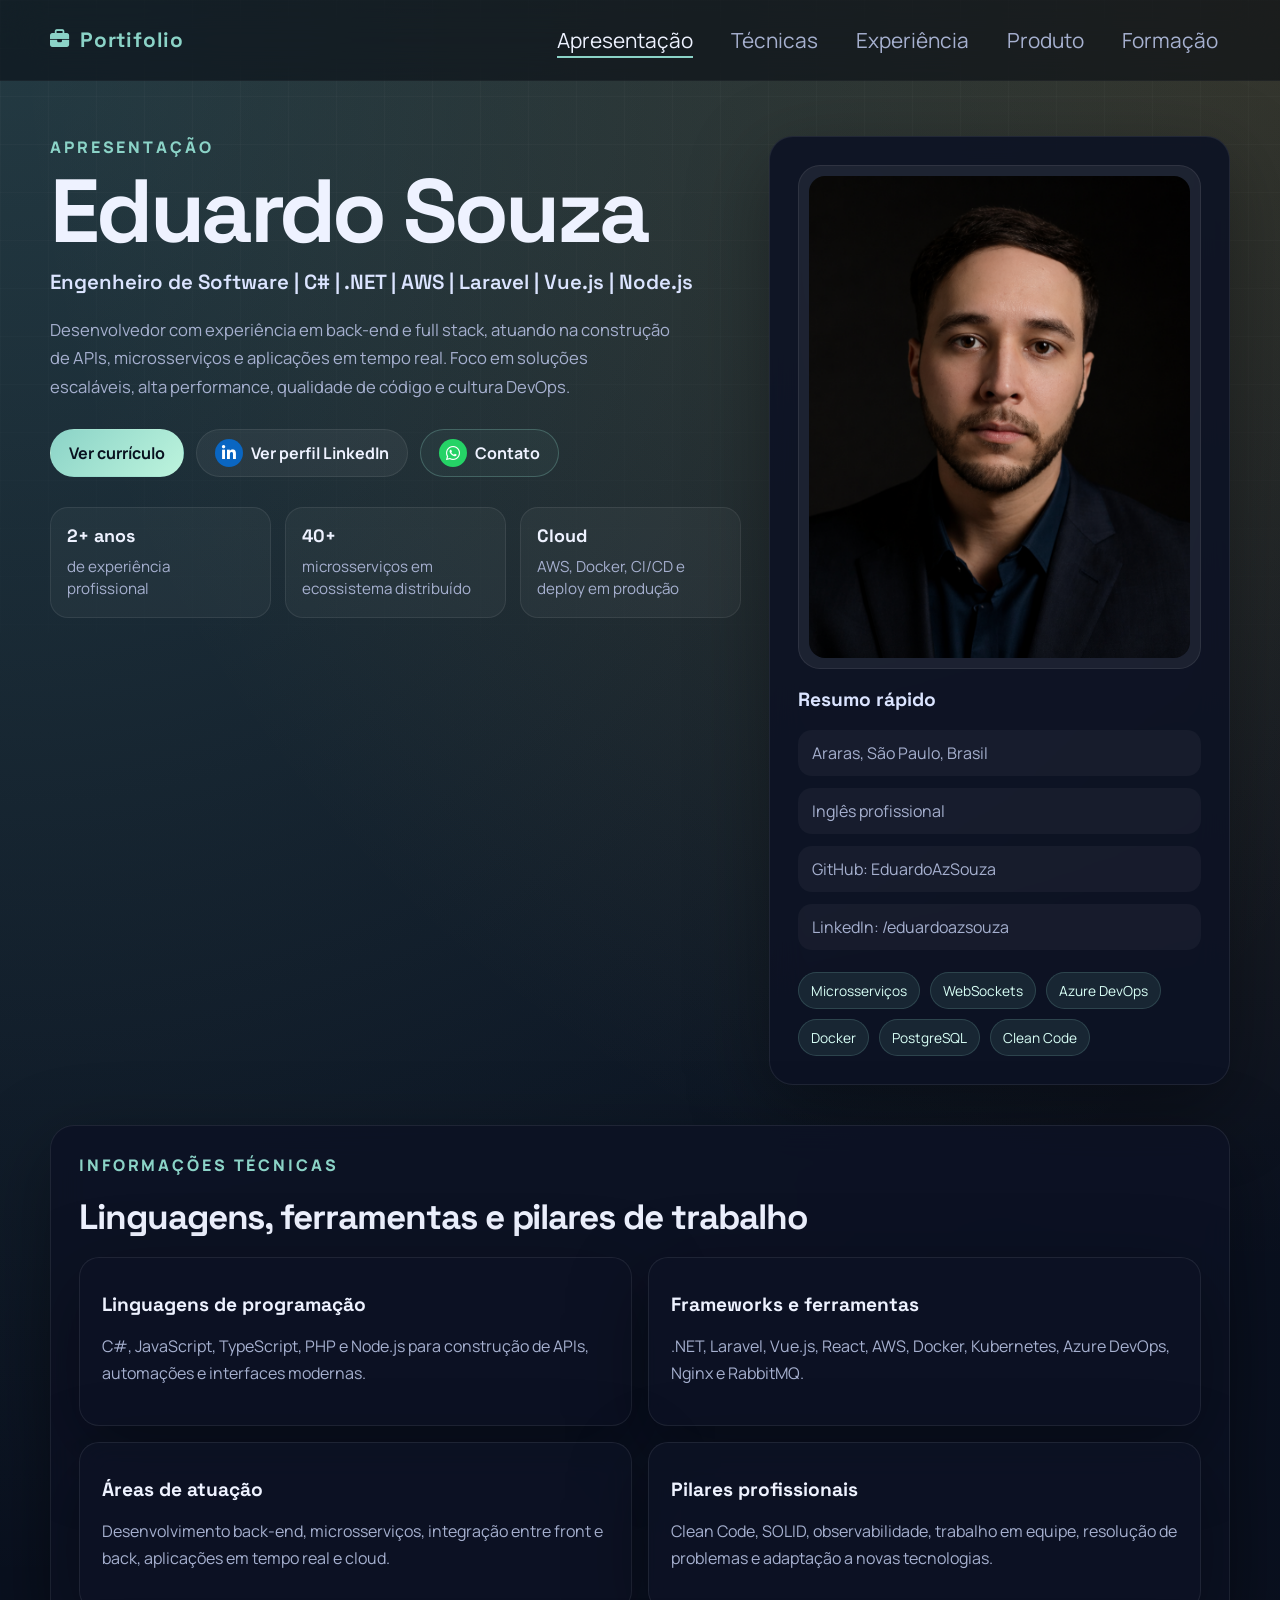
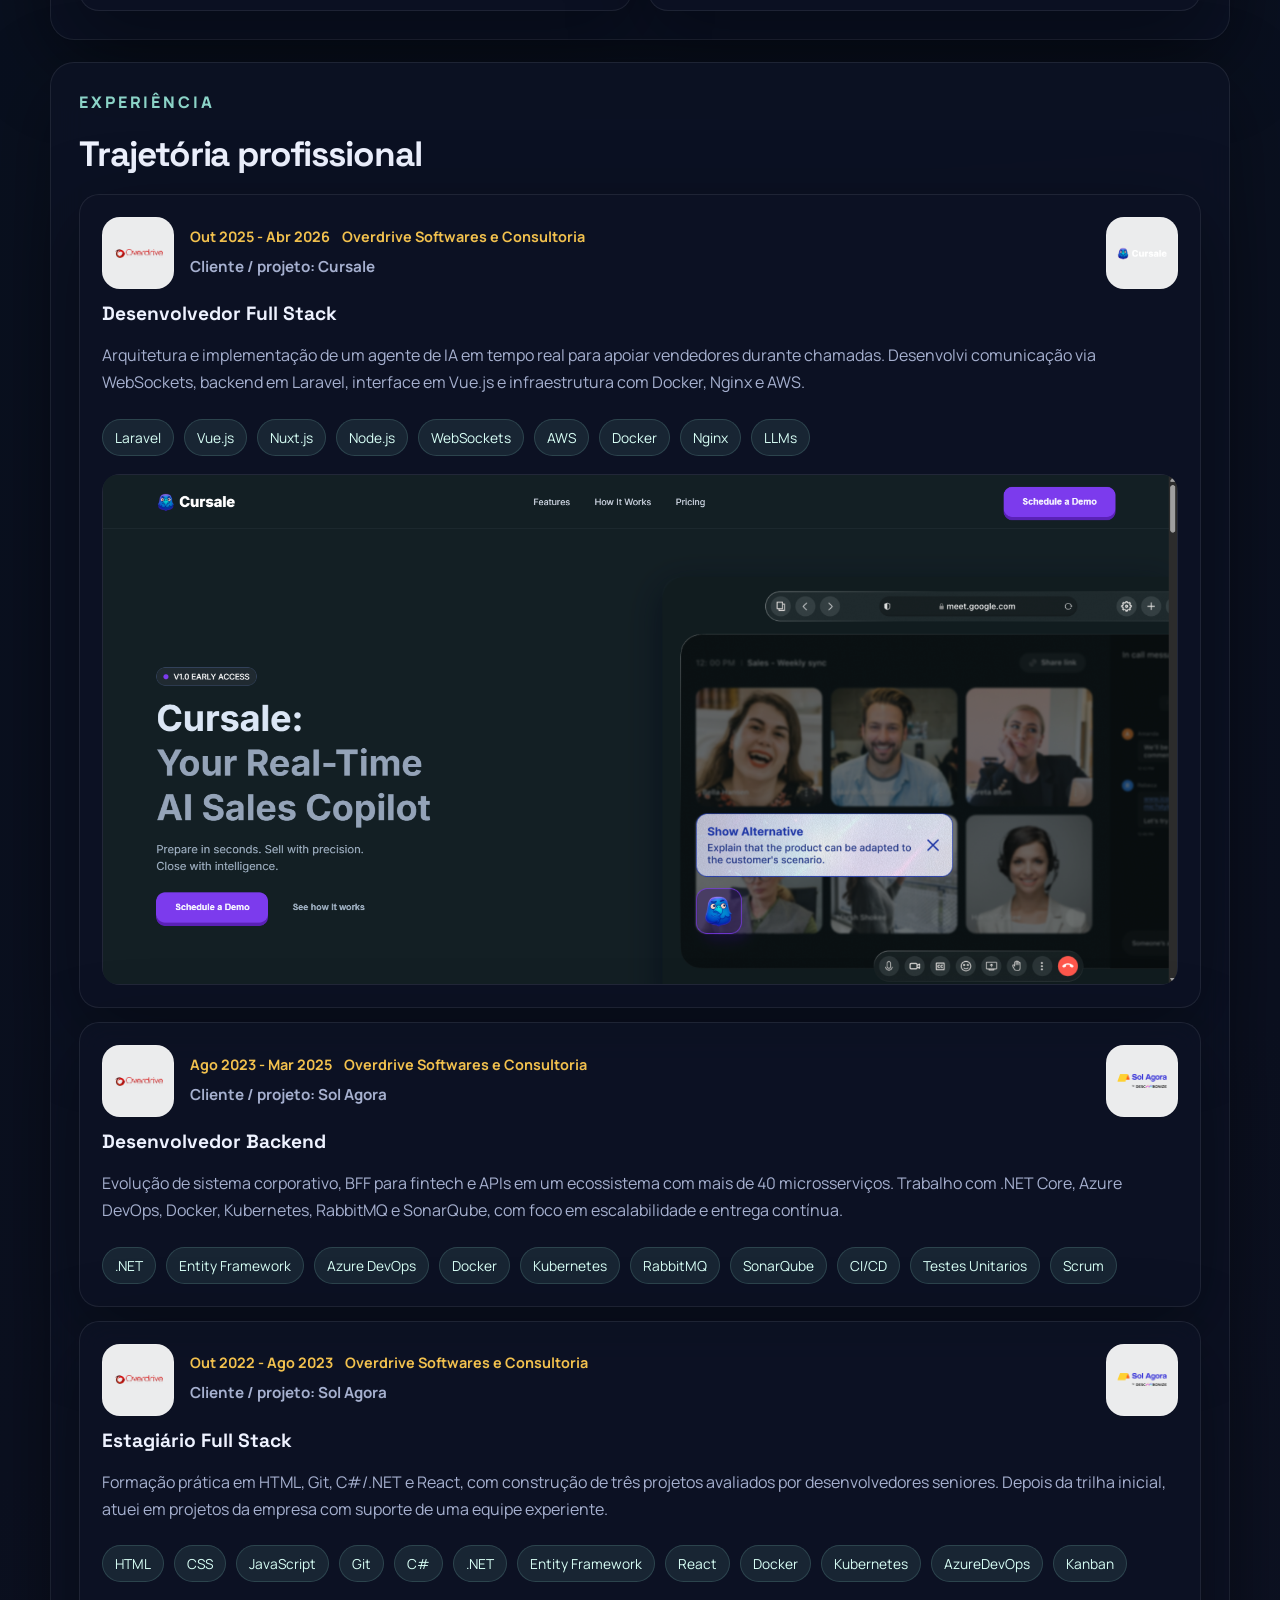
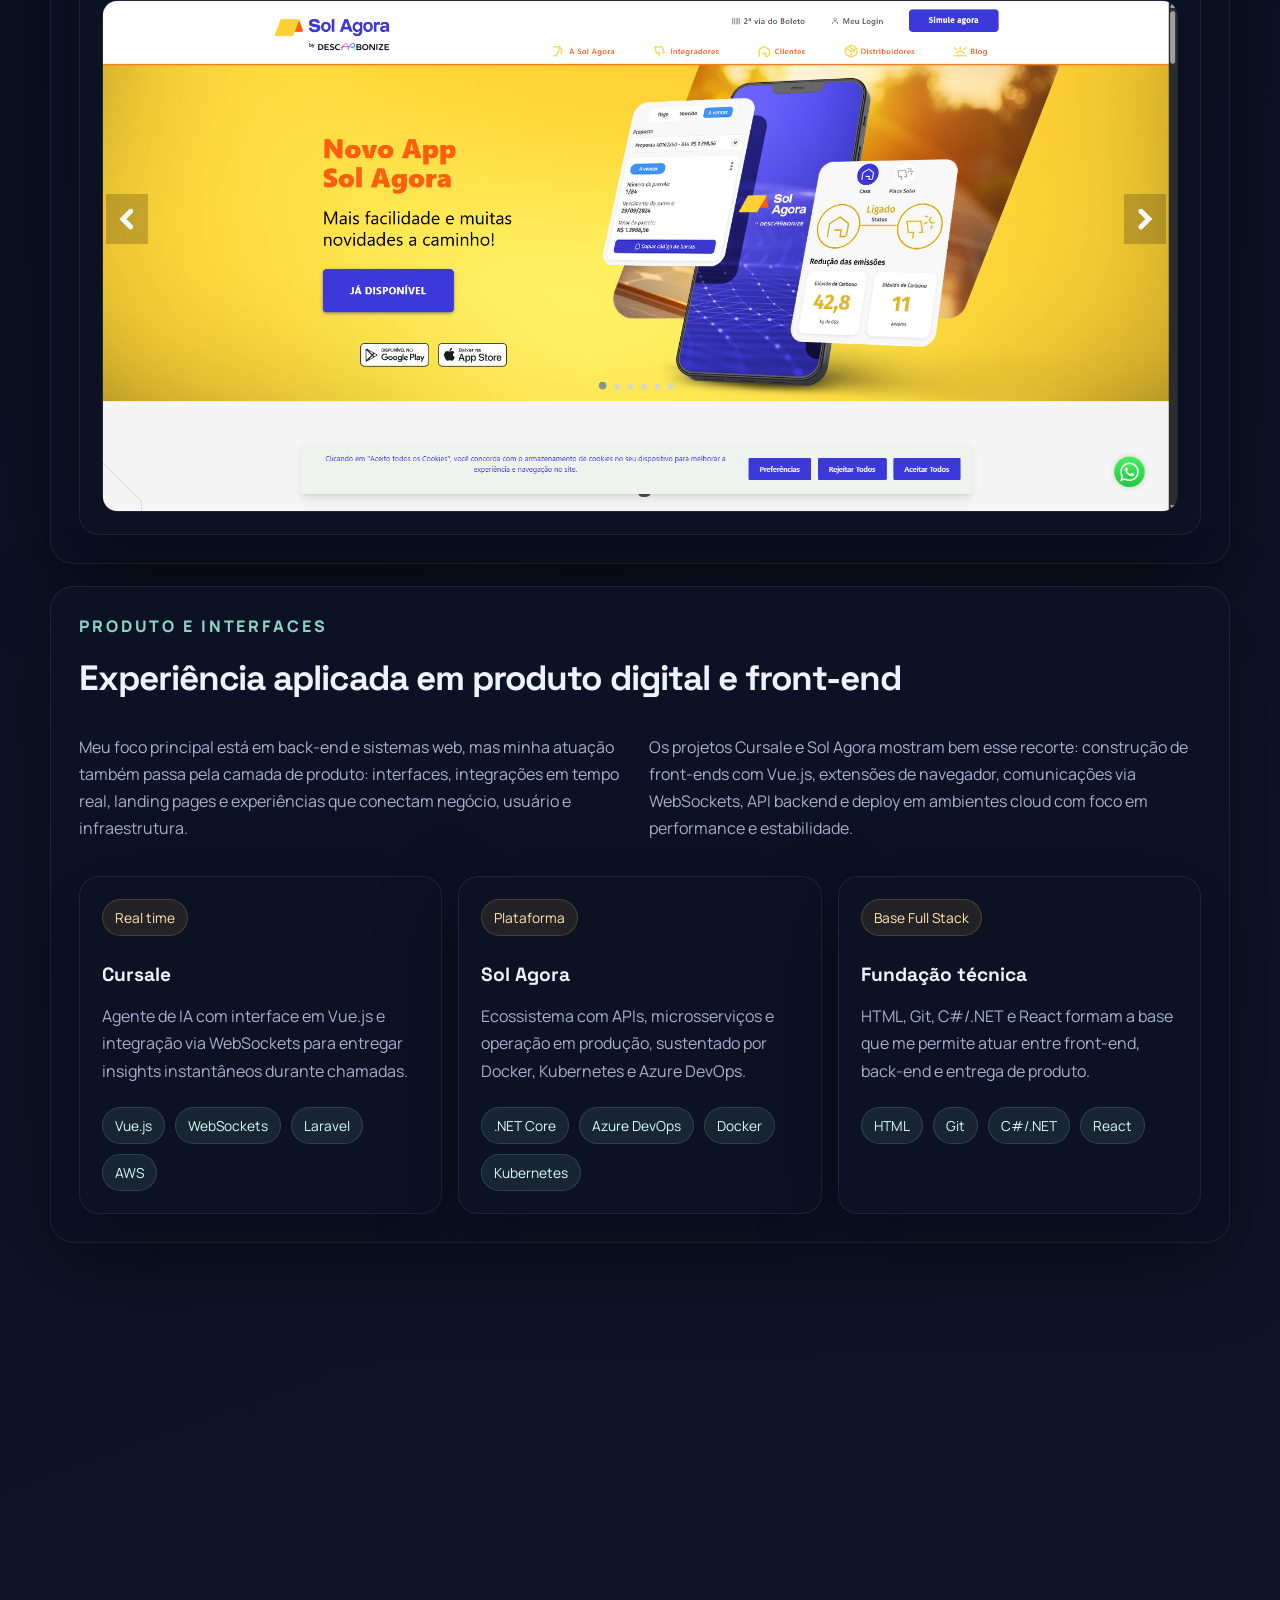
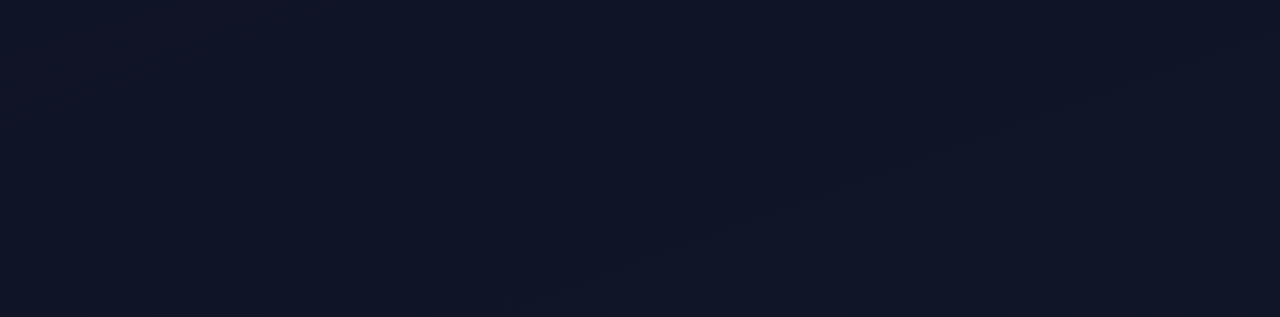
==== index.html @ 01e12654 "portifolio v1" ====
<!DOCTYPE html>
<html lang="pt-BR">
<head>
  <meta charset="UTF-8" />
  <meta name="viewport" content="width=device-width, initial-scale=1.0" />
  <meta name="description" content="Portfólio profissional de Eduardo Souza, Engenheiro de Software focado em .NET, AWS, microserviços e produtos em tempo real." />
  <title>Eduardo Souza | Portfólio</title>
  <link rel="preconnect" href="https://fonts.googleapis.com" />
  <link rel="preconnect" href="https://fonts.gstatic.com" crossorigin />
  <link href="https://fonts.googleapis.com/css2?family=Manrope:wght@400;500;600;700;800&family=Space+Grotesk:wght@500;700&display=swap" rel="stylesheet" />
  <link rel="stylesheet" href="https://cdnjs.cloudflare.com/ajax/libs/font-awesome/6.5.2/css/all.min.css" crossorigin="anonymous" referrerpolicy="no-referrer" />
  <link rel="stylesheet" href="styles.css" />
  <script defer src="script.js"></script>
</head>
<body>
  <div class="page-shell" id="top">
    <header class="topbar">
      <div class="topbar-inner">
        <div class="brand" aria-label="Portifolio">
          <i class="fa-solid fa-briefcase brand-icon" aria-hidden="true"></i>
          Portifolio
        </div>
        <button class="menu-toggle" type="button" aria-label="Abrir menu" aria-expanded="false" aria-controls="main-nav">
          <i class="fa-solid fa-bars" aria-hidden="true"></i>
        </button>
        <nav class="nav" id="main-nav" aria-label="Navegação principal">
          <a href="#apresentacao">Apresentação</a>
          <a href="#informacoes-tecnicas">Técnicas</a>
          <a href="#experiencia">Experiência</a>
          <a href="#apps-mobile">Produto</a>
          <a href="#formacao">Formação</a>
        </nav>
      </div>
    </header>

    <main>
      <section class="hero reveal" id="apresentacao">
        <div class="hero-copy">
          <p class="eyebrow">Apresentação</p>
          <h1>Eduardo Souza</h1>
          <h2>Engenheiro de Software | C# | .NET | AWS | Laravel | Vue.js | Node.js</h2>
          <p class="hero-text">
            Desenvolvedor com experiência em back-end e full stack, atuando na construção de APIs, microsserviços e aplicações em tempo real.
            Foco em soluções escaláveis, alta performance, qualidade de código e cultura DevOps.
          </p>

          <div class="hero-actions">
            <a class="button primary" href="Curriculo%20-%20Eduardo%20Azeni%20de%20Souza.pdf" target="_blank" rel="noreferrer">Ver currículo</a>
            <a class="button secondary linkedin" href="https://www.linkedin.com/in/eduardoazsouza/" target="_blank" rel="noreferrer">
              <i class="fa-brands fa-linkedin-in brand-icon" aria-hidden="true"></i>
              Ver perfil LinkedIn
            </a>
            <a class="button ghost whatsapp" href="https://api.whatsapp.com/send/?phone=5519984397865&text=Ol%C3%A1%2C+gostaria+de+mais+informa%C3%A7%C3%B5es%21&type=phone_number&app_absent=0" target="_blank" rel="noreferrer">
              <i class="fa-brands fa-whatsapp brand-icon" aria-hidden="true"></i>
              Contato
            </a>
          </div>

          <div class="hero-stats">
            <div class="stat">
              <strong>2+ anos</strong>
              <span>de experiência profissional</span>
            </div>
            <div class="stat">
              <strong>40+</strong>
              <span>microsserviços em ecossistema distribuído</span>
            </div>
            <div class="stat">
              <strong>Cloud</strong>
              <span>AWS, Docker, CI/CD e deploy em produção</span>
            </div>
          </div>
        </div>

        <aside class="hero-card">
          <div class="portrait-frame">
            <img src="images/retrato.png" alt="Retrato de Eduardo Souza" />
          </div>
          <p class="card-kicker">Resumo rápido</p>
          <ul class="profile-list">
            <li>Araras, São Paulo, Brasil</li>
            <li>Inglês profissional</li>
            <li>GitHub: EduardoAzSouza</li>
            <li>LinkedIn: /eduardoazsouza</li>
          </ul>
          <div class="badge-grid">
            <span>Microsserviços</span>
            <span>WebSockets</span>
            <span>Azure DevOps</span>
            <span>Docker</span>
            <span>PostgreSQL</span>
            <span>Clean Code</span>
          </div>
        </aside>
      </section>

      <section id="informacoes-tecnicas" class="section reveal">
        <div class="section-heading">
          <p class="eyebrow">Informações Técnicas</p>
          <h3>Linguagens, ferramentas e pilares de trabalho</h3>
        </div>

        <div class="skills-grid">
          <article class="skill-card">
            <h4>Linguagens de programação</h4>
            <p>C#, JavaScript, TypeScript, PHP e Node.js para construção de APIs, automações e interfaces modernas.</p>
          </article>
          <article class="skill-card">
            <h4>Frameworks e ferramentas</h4>
            <p>.NET, Laravel, Vue.js, React, AWS, Docker, Kubernetes, Azure DevOps, Nginx e RabbitMQ.</p>
          </article>
          <article class="skill-card">
            <h4>Áreas de atuação</h4>
            <p>Desenvolvimento back-end, microsserviços, integração entre front e back, aplicações em tempo real e cloud.</p>
          </article>
          <article class="skill-card">
            <h4>Pilares profissionais</h4>
            <p>Clean Code, SOLID, observabilidade, trabalho em equipe, resolução de problemas e adaptação a novas tecnologias.</p>
          </article>
        </div>
      </section>

      <section id="experiencia" class="section reveal">
        <div class="section-heading">
          <p class="eyebrow">Experiência</p>
          <h3>Trajetória profissional</h3>
        </div>

        <div class="timeline">
          <article class="timeline-item">
            <div class="timeline-top">
              <div class="company-mark">
                <img src="images/logo-overdrive.png" alt="Logo da Overdrive Softwares e Consultoria" />
              </div>
              <div class="timeline-branding">
                <div class="timeline-meta">
                  <span>Out 2025 - Abr 2026</span>
                  <span>Overdrive Softwares e Consultoria</span>
                </div>
                <p class="timeline-project">Cliente / projeto: Cursale</p>
              </div>
              <div class="project-mark">
                <img src="images/logo-cursale.png" alt="Logo da Cursale" />
              </div>
            </div>
            <h4>Desenvolvedor Full Stack</h4>
            <p>
              Arquitetura e implementação de um agente de IA em tempo real para apoiar vendedores durante chamadas.
              Desenvolvi comunicação via WebSockets, backend em Laravel, interface em Vue.js e infraestrutura com Docker, Nginx e AWS.
            </p>
            <div class="badge-grid">
              <span>Laravel</span>
              <span>Vue.js</span>
              <span>Nuxt.js</span>
              <span>Node.js</span>
              <span>WebSockets</span>
              <span>AWS</span>
              <span>Docker</span>
              <span>Nginx</span>
              <span>LLMs</span>
            </div>
            <div class="timeline-visual">
              <img src="images/cursale-front.png" alt="Screenshot da interface front-end da Cursale" />
            </div>
          </article>

          <article class="timeline-item">
            <div class="timeline-top">
              <div class="company-mark">
                <img src="images/logo-overdrive.png" alt="Logo da Overdrive Softwares e Consultoria" />
              </div>
              <div class="timeline-branding">
                <div class="timeline-meta">
                  <span>Ago 2023 - Mar 2025</span>
                  <span>Overdrive Softwares e Consultoria</span>
                </div>
                <p class="timeline-project">Cliente / projeto: Sol Agora</p>
              </div>
              <div class="project-mark">
                <img src="images/logo-sol-agora.png" alt="Logo da Sol Agora" />
              </div>
            </div>
            <h4>Desenvolvedor Backend</h4>
            <p>
              Evolução de sistema corporativo, BFF para fintech e APIs em um ecossistema com mais de 40 microsserviços.
              Trabalho com .NET Core, Azure DevOps, Docker, Kubernetes, RabbitMQ e SonarQube, com foco em escalabilidade e entrega contínua.
            </p>
            <div class="badge-grid">
              <span>.NET</span>
              <span>Entity Framework</span>
              <span>Azure DevOps</span>
              <span>Docker</span>
              <span>Kubernetes</span>
              <span>RabbitMQ</span>
              <span>SonarQube</span>
                <span>CI/CD</span>
                <span>Testes Unitarios</span>
                <span>Scrum</span>

            </div>
          </article>

          <article class="timeline-item">
            <div class="timeline-top">
              <div class="company-mark">
                <img src="images/logo-overdrive.png" alt="Logo da Overdrive Softwares e Consultoria" />
              </div>
              <div class="timeline-branding">
                <div class="timeline-meta">
                  <span>Out 2022 - Ago 2023</span>
                  <span>Overdrive Softwares e Consultoria</span>
                </div>
                <p class="timeline-project">Cliente / projeto: Sol Agora</p>
              </div>
              <div class="project-mark">
                <img src="images/logo-sol-agora.png" alt="Logo da Sol Agora" />
              </div>
            </div>
            <h4>Estagiário Full Stack</h4>
            <p>
              Formação prática em HTML, Git, C#/.NET e React, com construção de três projetos avaliados por desenvolvedores seniores.
              Depois da trilha inicial, atuei em projetos da empresa com suporte de uma equipe experiente.
            </p>
            <div class="badge-grid">
              <span>HTML</span>
              <span>CSS</span>
              <span>JavaScript</span>
              <span>Git</span>
              <span>C#</span>
              <span>.NET</span>
              <span>Entity Framework</span>
              <span>React</span>
              <span>Docker</span>
              <span>Kubernetes</span>
              <span>AzureDevOps</span>
              <span>Kanban</span>
            </div>
            <div class="timeline-visual">
              <img src="images/sol-agora-front.png" alt="Screenshot da interface front-end da Sol Agora" />
            </div>
          </article>
        </div>
      </section>

      <section id="apps-mobile" class="section reveal">
        <div class="section-heading">
          <p class="eyebrow">Produto e Interfaces</p>
          <h3>Experiência aplicada em produto digital e front-end</h3>
        </div>

        <div class="content-grid">
          <p>
            Meu foco principal está em back-end e sistemas web, mas minha atuação também passa pela camada de produto: interfaces,
            integrações em tempo real, landing pages e experiências que conectam negócio, usuário e infraestrutura.
          </p>
          <p>
            Os projetos Cursale e Sol Agora mostram bem esse recorte: construção de front-ends com Vue.js, extensões de navegador,
            comunicações via WebSockets, API backend e deploy em ambientes cloud com foco em performance e estabilidade.
          </p>
        </div>

        <div class="case-grid" style="margin-top: 18px;">
          <article class="case-card">
            <span class="case-tag">Real time</span>
            <h4>Cursale</h4>
            <p>Agente de IA com interface em Vue.js e integração via WebSockets para entregar insights instantâneos durante chamadas.</p>
            <div class="badge-grid">
              <span>Vue.js</span>
              <span>WebSockets</span>
              <span>Laravel</span>
              <span>AWS</span>
            </div>
          </article>
          <article class="case-card">
            <span class="case-tag">Plataforma</span>
            <h4>Sol Agora</h4>
            <p>Ecossistema com APIs, microsserviços e operação em produção, sustentado por Docker, Kubernetes e Azure DevOps.</p>
            <div class="badge-grid">
              <span>.NET Core</span>
              <span>Azure DevOps</span>
              <span>Docker</span>
              <span>Kubernetes</span>
            </div>
          </article>
          <article class="case-card">
            <span class="case-tag">Base Full Stack</span>
            <h4>Fundação técnica</h4>
            <p>HTML, Git, C#/.NET e React formam a base que me permite atuar entre front-end, back-end e entrega de produto.</p>
            <div class="badge-grid">
              <span>HTML</span>
              <span>Git</span>
              <span>C#/.NET</span>
              <span>React</span>
            </div>
          </article>
        </div>
      </section>

      <!-- duplicate 'experiencia' section removed -->

      <section id="formacao" class="section reveal">
        <div class="section-heading">
          <p class="eyebrow">Formação</p>
          <h3>Base acadêmica, certificações e idiomas</h3>
        </div>

        <div class="education-grid">
          <article class="education-card">
            <h4>Engenharia da Computação</h4>
            <p>FHO - Fundação Hermínio Ometto</p>
            <span>2019 - 2024</span>
          </article>
          <article class="education-card">
            <h4>Certificações</h4>
            <p>Fortinet Certified Fundamentals in Cybersecurity</p>
            <p>Cisco Networking Academy - Introduction to Cybersecurity</p>
          </article>
          <article class="education-card">
            <h4>Idiomas</h4>
            <p>Inglês: Intermediário</p>
          </article>
        </div>
      </section>
    </main>

    <footer class="footer reveal">
      <div class="footer-bottom">
        <p class="footer-small">© <span id="year"></span> Eduardo Souza.</p>

          <div class="footer-actions" aria-label="Ações de contato">
          <a class="footer-button whatsapp" href="https://api.whatsapp.com/send/?phone=5519984397865&text=Ol%C3%A1%2C+gostaria+de+mais+informa%C3%A7%C3%B5es%21&type=phone_number&app_absent=0" target="_blank" rel="noreferrer" aria-label="Abrir WhatsApp">
            <i class="fa-brands fa-whatsapp" aria-hidden="true"></i>
            <span class="sr-only">WhatsApp</span>
          </a>
          <a class="footer-button" href="https://github.com/EduardoAzSouza" target="_blank" rel="noreferrer" aria-label="Abrir GitHub">
            <i class="fa-brands fa-github" aria-hidden="true"></i>
            <span class="sr-only">GitHub</span>
          </a>
          <a class="footer-button linkedin" href="https://www.linkedin.com/in/eduardoazsouza/" target="_blank" rel="noreferrer" aria-label="Abrir LinkedIn">
            <i class="fa-brands fa-linkedin-in" aria-hidden="true"></i>
            <span class="sr-only">LinkedIn</span>
          </a>
          <a class="footer-button" href="mailto:eduardosouza_araras@hotmail.com" target="_blank" rel="noreferrer" aria-label="Enviar e-mail">
            <i class="fa-solid fa-envelope" aria-hidden="true"></i>
            <span class="sr-only">Email</span>
          </a>
        </div>
      </div>
    </footer>
  </div>
</body>
</html>
---- styles.css ----
:root {
  --bg: #0b1020;
  --bg-soft: rgba(15, 23, 42, 0.72);
  --panel: rgba(13, 18, 36, 0.9);
  --panel-border: rgba(255, 255, 255, 0.08);
  --text: #eef2ff;
  --muted: #a6b0cf;
  --accent: #8bd3c7;
  --accent-2: #f2c14e;
  --line: rgba(255, 255, 255, 0.12);
  --shadow: 0 24px 80px rgba(0, 0, 0, 0.35);
  --radius: 24px;
}

* {
  box-sizing: border-box;
}

html {
  scroll-behavior: smooth;
}

/* Prevent horizontal overflow caused by edge-aligned elements */
html, body {
  overflow-x: hidden;
}

body {
  margin: 0;
  min-height: 100vh;
  color: var(--text);
  font-family: "Manrope", sans-serif;
  background:
    radial-gradient(circle at top left, rgba(139, 211, 199, 0.22), transparent 30%),
    radial-gradient(circle at top right, rgba(242, 193, 78, 0.18), transparent 24%),
    linear-gradient(160deg, #07101e 0%, #0b1020 55%, #111528 100%);
}

body::before {
  content: "";
  position: fixed;
  inset: 0;
  pointer-events: none;
  background-image: linear-gradient(rgba(255, 255, 255, 0.03) 1px, transparent 1px), linear-gradient(90deg, rgba(255, 255, 255, 0.03) 1px, transparent 1px);
  background-size: 48px 48px;
  mask-image: linear-gradient(to bottom, rgba(0, 0, 0, 0.85), transparent 90%);
}

a {
  color: inherit;
  text-decoration: none;
}

.page-shell {
  width: min(1180px, calc(100% - 32px));
  margin: 0 auto;
  padding: 92px 0 36px;
}

.topbar {
  display: flex;
  align-items: center;
  justify-content: space-between;
  gap: 20px;
  width: 100vw;
  margin-left: calc(50% - 50vw);
  padding: 16px 0;
  position: fixed;
  top: 0;
  left: 0;
  right: 0;
  z-index: 20;
  backdrop-filter: blur(20px);
  /* subtle dark overlay to make the topbar stand out */
  background: rgba(6, 10, 18, 0.55);
  border-bottom: 1px solid rgba(255, 255, 255, 0.03);
}

.topbar-inner {
  width: min(1180px, calc(100% - 32px));
  margin: 0 auto;
  display: flex;
  align-items: center;
  justify-content: space-between;
  gap: 20px;
}

.brand {
  display: inline-flex;
  align-items: center;
  gap: 10px;
  min-height: 46px;
  border-radius: 14px;
  background: transparent;
  border: none;
  overflow: hidden;
  color: var(--accent);
  font-family: "Space Grotesk", sans-serif;
  font-size: 1.3rem;
  font-weight: 700;
  letter-spacing: 0.04em;
  line-height: 1;
  white-space: nowrap;
}

.brand .brand-icon {
  color: var(--accent);
  display: inline-block;
  width: auto;
  height: auto;
  margin-right: 0;
  flex: 0 0 auto;
  overflow: visible;
  font-size: 0.92em;
  line-height: 1;
}

.nav {
  display: flex;
  flex-wrap: wrap;
  justify-content: flex-end;
  gap: 14px;
  font-size: 1.3rem;
  color: var(--muted);
}

.nav a {
  padding: 10px 12px;
  border-radius: 999px;
  transition: background 160ms ease, color 160ms ease, transform 160ms ease;
}

.nav a.is-active {
  color: var(--text);
  text-decoration: underline;
  text-decoration-color: var(--accent);
  text-decoration-thickness: 2px;
  text-underline-offset: 0.38em;
}

.nav a:hover,
.nav a:focus-visible {
  color: var(--text);
  background: rgba(255, 255, 255, 0.06);
  transform: translateY(-1px);
}

.menu-toggle {
  display: none;
  align-items: center;
  justify-content: center;
  width: 42px;
  height: 42px;
  border: 1px solid var(--panel-border);
  border-radius: 14px;
  background: rgba(255, 255, 255, 0.04);
  color: var(--text);
  cursor: pointer;
  transition: transform 160ms ease, background 160ms ease, border-color 160ms ease;
}

.menu-toggle:hover,
.menu-toggle:focus-visible {
  transform: translateY(-1px);
  background: rgba(255, 255, 255, 0.07);
  border-color: rgba(139, 211, 199, 0.28);
}

.menu-toggle i {
  font-size: 1.1rem;
  line-height: 1;
}

.hero {
  display: grid;
  grid-template-columns: 1.35fr 0.9fr;
  gap: 28px;
  align-items: stretch;
  padding: 44px 0 18px;
}

.hero-copy,
.hero-card,
.section,
.footer {
  position: relative;
}

.eyebrow {
  margin: 0 0 12px;
  color: var(--accent);
  text-transform: uppercase;
  letter-spacing: 0.18em;
  font-size: 1rem;
  font-weight: 800;
}

h1,
h2,
h3,
h4 {
  font-family: "Space Grotesk", sans-serif;
  margin: 0;
}

h1 {
  font-size: clamp(3rem, 7vw, 5.6rem);
  line-height: 0.92;
  letter-spacing: -0.04em;
}

h2 {
  margin-top: 16px;
  font-size: clamp(1.02rem, 2vw, 1.28rem);
  color: #dbe4ff;
  line-height: 1.45;
  font-weight: 600;
}

.hero-text,
.content-grid p,
.timeline-item p,
.skill-card p,
.case-card p,
.education-card p,
.contact-panel span,
.contact-panel a,
.footer p {
  color: var(--muted);
  line-height: 1.7;
}

.hero-text {
  max-width: 62ch;
  margin: 18px 0 0;
  font-size: 1.04rem;
}

.hero-actions {
  display: flex;
  flex-wrap: wrap;
  gap: 12px;
  margin-top: 28px;
}

.button {
  display: inline-flex;
  align-items: center;
  justify-content: center;
  min-height: 48px;
  padding: 0 18px;
  border-radius: 999px;
  border: 1px solid transparent;
  font-weight: 700;
  transition: transform 160ms ease, background 160ms ease, border-color 160ms ease;
}

.button:hover,
.button:focus-visible {
  transform: translateY(-1px);
}

.button.primary {
  color: #09111f;
  background: linear-gradient(135deg, var(--accent), #bdf4dd);
}

.button.secondary {
  color: var(--text);
  background: rgba(255, 255, 255, 0.05);
  border-color: var(--panel-border);
}

.button.ghost {
  color: var(--text);
  border-color: rgba(139, 211, 199, 0.28);
  background: rgba(139, 211, 199, 0.05);
}

/* Brand icon helper and brand button colors */
.brand-icon {
  display: inline-flex;
  align-items: center;
  justify-content: center;
  width: 28px;
  height: 28px;
  border-radius: 50%;
  color: #fff;
  margin-right: 8px;
  flex-shrink: 0;
}

.button.linkedin .brand-icon {
  background: #0A66C2; /* LinkedIn blue */
}

.button.whatsapp .brand-icon {
  background: #25D366; /* WhatsApp green */
}

/* Footer brand buttons */
.footer-button.linkedin {
  background: #0A66C2;
  border-color: transparent;
  color: #fff;
}

.footer-button.whatsapp {
  background: #25D366;
  border-color: transparent;
  color: #fff;
}

.footer-button.linkedin:hover,
.footer-button.whatsapp:hover {
  filter: brightness(0.95);
  transform: translateY(-1px);
}

.hero-stats {
  display: grid;
  grid-template-columns: repeat(3, minmax(0, 1fr));
  gap: 14px;
  margin-top: 30px;
}

.stat {
  padding: 16px 16px 18px;
  border-radius: 18px;
  background: rgba(255, 255, 255, 0.04);
  border: 1px solid var(--panel-border);
}

.stat strong {
  display: block;
  margin-bottom: 8px;
  font-family: "Space Grotesk", sans-serif;
  font-size: 1.12rem;
}

.stat span {
  color: var(--muted);
  font-size: 0.95rem;
}

.hero-card,
.skill-card,
.case-card,
.education-card,
.timeline-item,
.contact-panel,
.section {
  background: var(--panel);
  border: 1px solid var(--panel-border);
  box-shadow: var(--shadow);
  backdrop-filter: blur(16px);
}

.hero-card {
  overflow: hidden;
  padding: 28px;
  border-radius: var(--radius);
}

.portrait-frame {
  width: 100%;
  aspect-ratio: 4 / 5;
  margin-bottom: 18px;
  padding: 10px;
  border-radius: 22px;
  background: rgba(255, 255, 255, 0.06);
  border: 1px solid rgba(255, 255, 255, 0.08);
}

.portrait-frame img {
  width: 100%;
  height: 100%;
  display: block;
  object-fit: cover;
  object-position: center top;
  border-radius: 16px;
}

/* Ensure images don't exceed their container */
img {
  max-width: 100%;
  height: auto;
  display: block;
}

.card-kicker {
  position: relative;
  margin: 0 0 18px;
  color: #dbe4ff;
  font-family: "Space Grotesk", sans-serif;
  font-size: 1.2rem;
  font-weight: 700;
}

.profile-list {
  position: relative;
  list-style: none;
  padding: 0;
  margin: 0;
  display: grid;
  gap: 12px;
  color: var(--muted);
}

.profile-list li {
  padding: 12px 14px;
  border-radius: 14px;
  background: rgba(255, 255, 255, 0.04);
}

.badge-grid {
  position: relative;
  display: flex;
  flex-wrap: wrap;
  gap: 10px;
  margin-top: 22px;
}

.badge-grid span,
.case-tag {
  display: inline-flex;
  align-items: center;
  padding: 8px 12px;
  border-radius: 999px;
  background: rgba(139, 211, 199, 0.1);
  border: 1px solid rgba(139, 211, 199, 0.18);
  color: #d8fff6;
  font-size: 0.86rem;
}

.section {
  margin-top: 22px;
  padding: 28px;
  border-radius: var(--radius);
}

.section-heading {
  display: grid;
  gap: 6px;
  margin-bottom: 18px;
}

.section-heading h3 {
  font-size: clamp(1.5rem, 3vw, 2.2rem);
  letter-spacing: -0.03em;
}

.content-grid {
  display: grid;
  grid-template-columns: repeat(2, minmax(0, 1fr));
  gap: 18px;
}

.timeline {
  display: grid;
  gap: 14px;
}

.timeline-item {
  padding: 22px;
  border-radius: 20px;
}

.timeline-top {
  display: flex;
  align-items: center;
  gap: 16px;
  flex-wrap: nowrap;
}

.company-mark {
  flex: 0 0 auto;
  width: 72px;
  height: 72px;
  display: grid;
  place-items: center;
  padding: 10px;
  border-radius: 18px;
  background: rgba(255, 255, 255, 0.92);
  border: 1px solid rgba(255, 255, 255, 0.12);
}

.company-mark img {
  width: 100%;
  height: 100%;
  object-fit: contain;
}

.project-mark {
  flex: 0 0 auto;
  width: 72px;
  height: 72px;
  margin-left: auto;
  display: grid;
  place-items: center;
  padding: 10px;
  border-radius: 18px;
  background: rgba(255, 255, 255, 0.92);
  border: 1px solid rgba(255, 255, 255, 0.12);
}

.project-mark img {
  width: 100%;
  height: 100%;
  object-fit: contain;
}

.timeline-branding {
  flex: 1 1 auto;
  min-width: 0;
}

.timeline-meta {
  display: flex;
  flex-wrap: wrap;
  gap: 12px;
  color: var(--accent-2);
  font-size: 0.9rem;
  font-weight: 700;
}

.timeline-project {
  margin: 8px 0 0;
  color: #dbe4ff;
  font-size: 0.95rem;
  font-weight: 700;
}

.timeline-item h4,
.skill-card h4,
.case-card h4,
.education-card h4 {
  margin: 12px 0 10px;
  font-size: 1.2rem;
}

.skills-grid,
.case-grid,
.education-grid {
  display: grid;
  grid-template-columns: repeat(2, minmax(0, 1fr));
  gap: 16px;
}

.skill-card,
.case-card,
.education-card {
  padding: 22px;
  border-radius: 20px;
}

.timeline-visual {
  margin-top: 18px;
  border-radius: 18px;
  background: rgba(255, 255, 255, 0.04);
  border: 1px solid rgba(255, 255, 255, 0.06);
}

.timeline-visual img {
  width: 100%;
  display: block;
  border-radius: 14px;
}

.case-grid {
  grid-template-columns: repeat(3, minmax(0, 1fr));
}

.case-tag {
  margin-bottom: 14px;
  background: rgba(242, 193, 78, 0.1);
  border-color: rgba(242, 193, 78, 0.2);
  color: #ffe7b0;
}

.education-card span {
  display: inline-block;
  margin-top: 10px;
  color: #dbe4ff;
  font-weight: 700;
}

.footer {
  margin-top: 22px;
  padding: 22px 0 8px;
}

.footer-bottom {
  display: flex;
  align-items: center;
  justify-content: space-between;
  gap: 16px;
  margin-top: 12px;
  padding: 0 8px;
}

.footer-actions {
  display: flex;
  flex-wrap: wrap;
  justify-content: flex-end;
  gap: 10px;
}

.footer-button {
  display: inline-flex;
  align-items: center;
  justify-content: center;
  width: 48px;
  height: 48px;
  border-radius: 14px;
  background: rgba(255, 255, 255, 0.04);
  border: 1px solid rgba(139, 211, 199, 0.18);
  color: var(--text);
  font-size: 1.1rem;
  transition: transform 160ms ease, background 160ms ease, border-color 160ms ease;
}

.footer-button:hover,
.footer-button:focus-visible {
  transform: translateY(-1px);
  background: rgba(255, 255, 255, 0.07);
  border-color: rgba(139, 211, 199, 0.32);
}

.footer-button i {
  line-height: 1;
}

.sr-only {
  position: absolute;
  width: 1px;
  height: 1px;
  padding: 0;
  margin: -1px;
  overflow: hidden;
  clip: rect(0, 0, 0, 0);
  white-space: nowrap;
  border: 0;
}

.footer-small {
  margin: 0;
  text-align: left;
  color: var(--muted);
  font-size: 0.92rem;
}

.footer p {
  font-size: 0.95rem;
}

.reveal {
  opacity: 0;
  transform: translateY(16px);
  transition: opacity 600ms ease, transform 600ms ease;
}

.reveal.is-visible {
  opacity: 1;
  transform: translateY(0);
}

@media (max-width: 960px) {
  .hero,
  .content-grid,
  .skills-grid,
  .case-grid,
  .education-grid {
    grid-template-columns: 1fr;
  }

  .hero-stats,
  .contact-panel {
    grid-template-columns: 1fr;
  }

  .topbar {
    align-items: stretch;
    flex-direction: column;
    width: 100vw;
    margin-left: calc(50% - 50vw);
    padding-inline: 0;
  }

  .topbar-inner {
    width: min(100% - 20px, 1180px);
    flex-direction: row;
    align-items: center;
  }

  .menu-toggle {
    display: inline-flex;
    margin-left: auto;
  }

  .nav {
    display: none;
    width: 100%;
    order: 3;
    justify-content: flex-start;
    flex-direction: column;
    gap: 6px;
    padding: 8px 0 0;
  }

  .nav.is-open {
    display: flex;
  }

  .timeline-top,
  .timeline-visual-split {
    grid-template-columns: 1fr;
    align-items: start;
  }

  .timeline-top {
    flex-direction: column;
  }

  .footer-bottom {
    flex-direction: column;
    align-items: flex-start;
  }

  .footer-actions {
    justify-content: flex-start;
  }

  .footer-button {
    width: 46px;
    height: 46px;
  }
}

@media (max-width: 640px) {
  .page-shell {
    width: min(100% - 20px, 1180px);
  }

  .topbar {
    padding: 8px;
  }

  .topbar-inner {
    width: min(100% - 12px, 1180px);
    gap: 8px;
  }

  .brand {
    min-height: 36px;
    font-size: 1.02rem;
    letter-spacing: 0.03em;
  }

  .brand .brand-icon {
    width: 0.95em;
    height: 0.95em;
  }

  .nav {
    gap: 4px;
    padding-top: 6px;
  }

  .nav a {
    width: 100%;
    padding: 8px 10px;
    white-space: nowrap;
    font-size: 0.92rem;
  }

  .section,
  .hero-card {
    padding: 20px;
  }

  .hero {
    padding-top: 28px;
  }

  .hero-actions {
    flex-direction: column;
  }

  .button {
    width: 100%;
  }

  .timeline-top {
    align-items: flex-start;
  }

  .company-mark,
  .project-mark {
    width: 60px;
    height: 60px;
  }

}
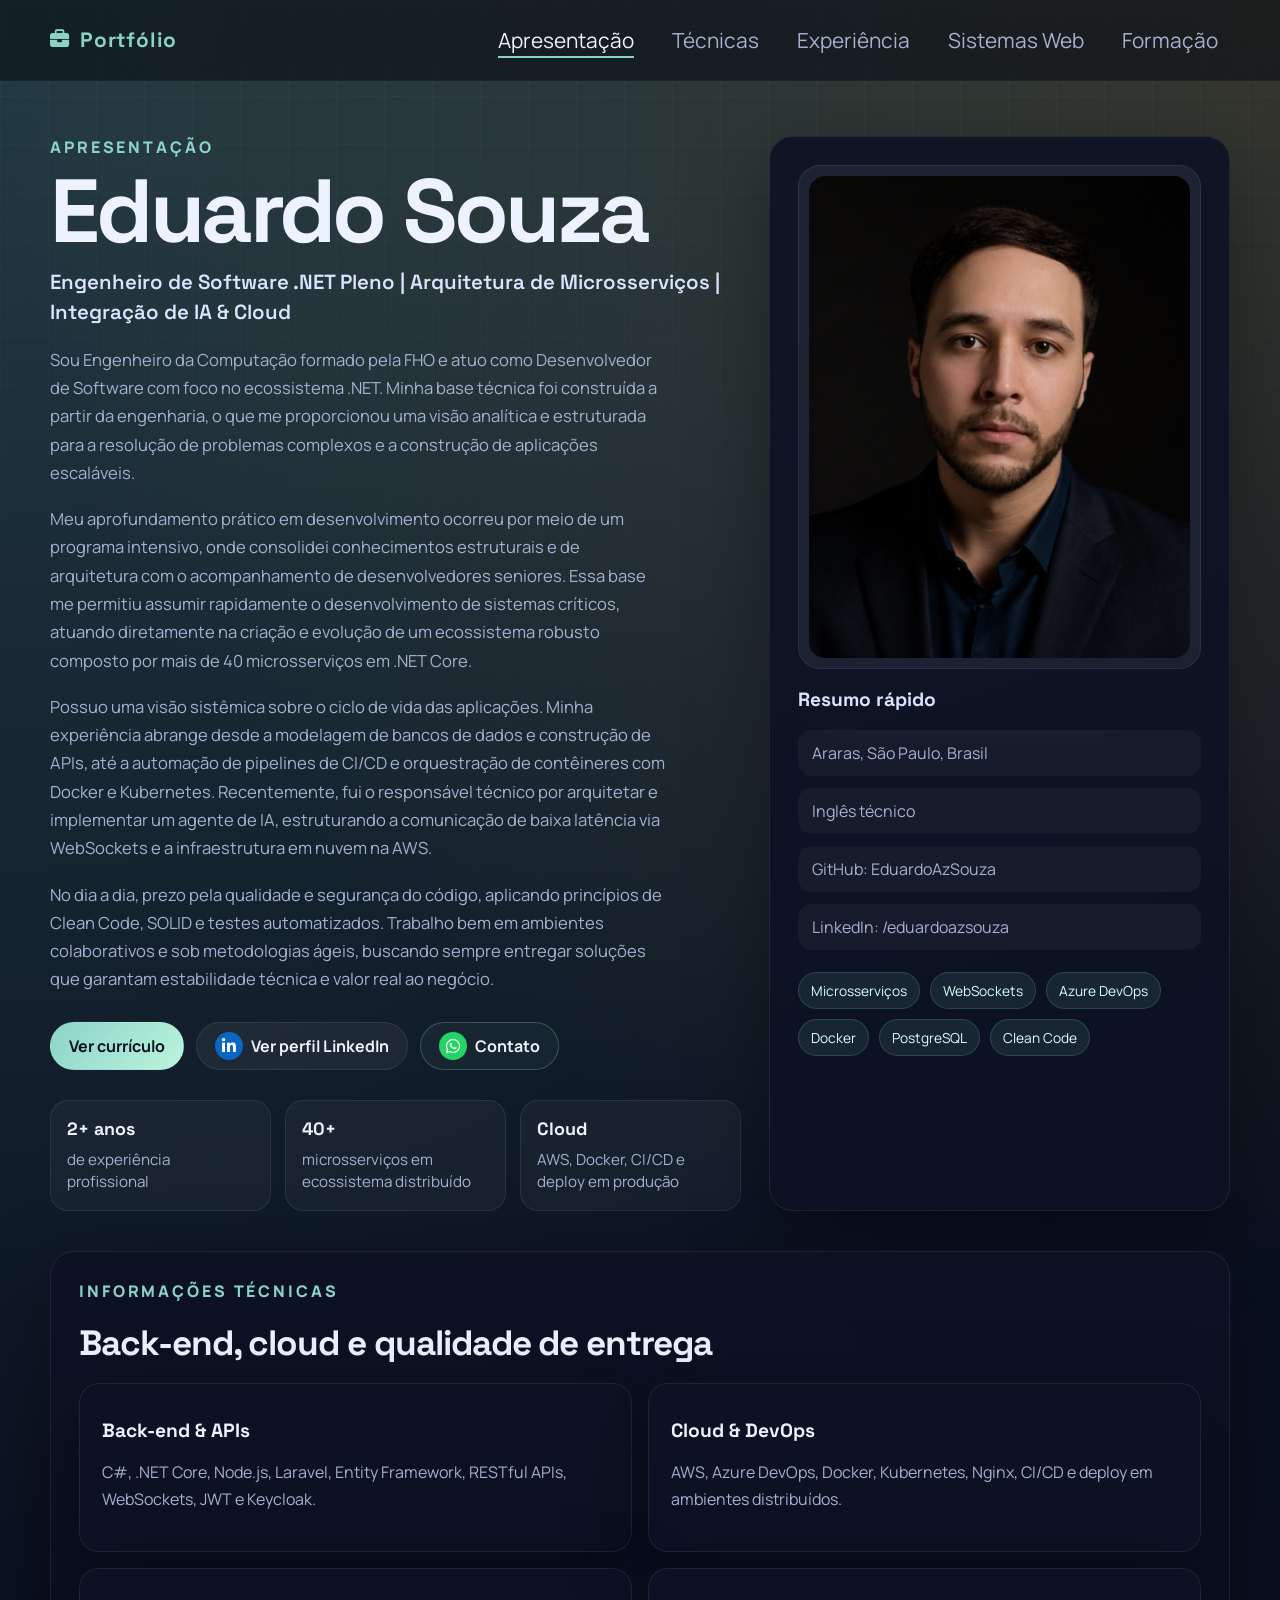
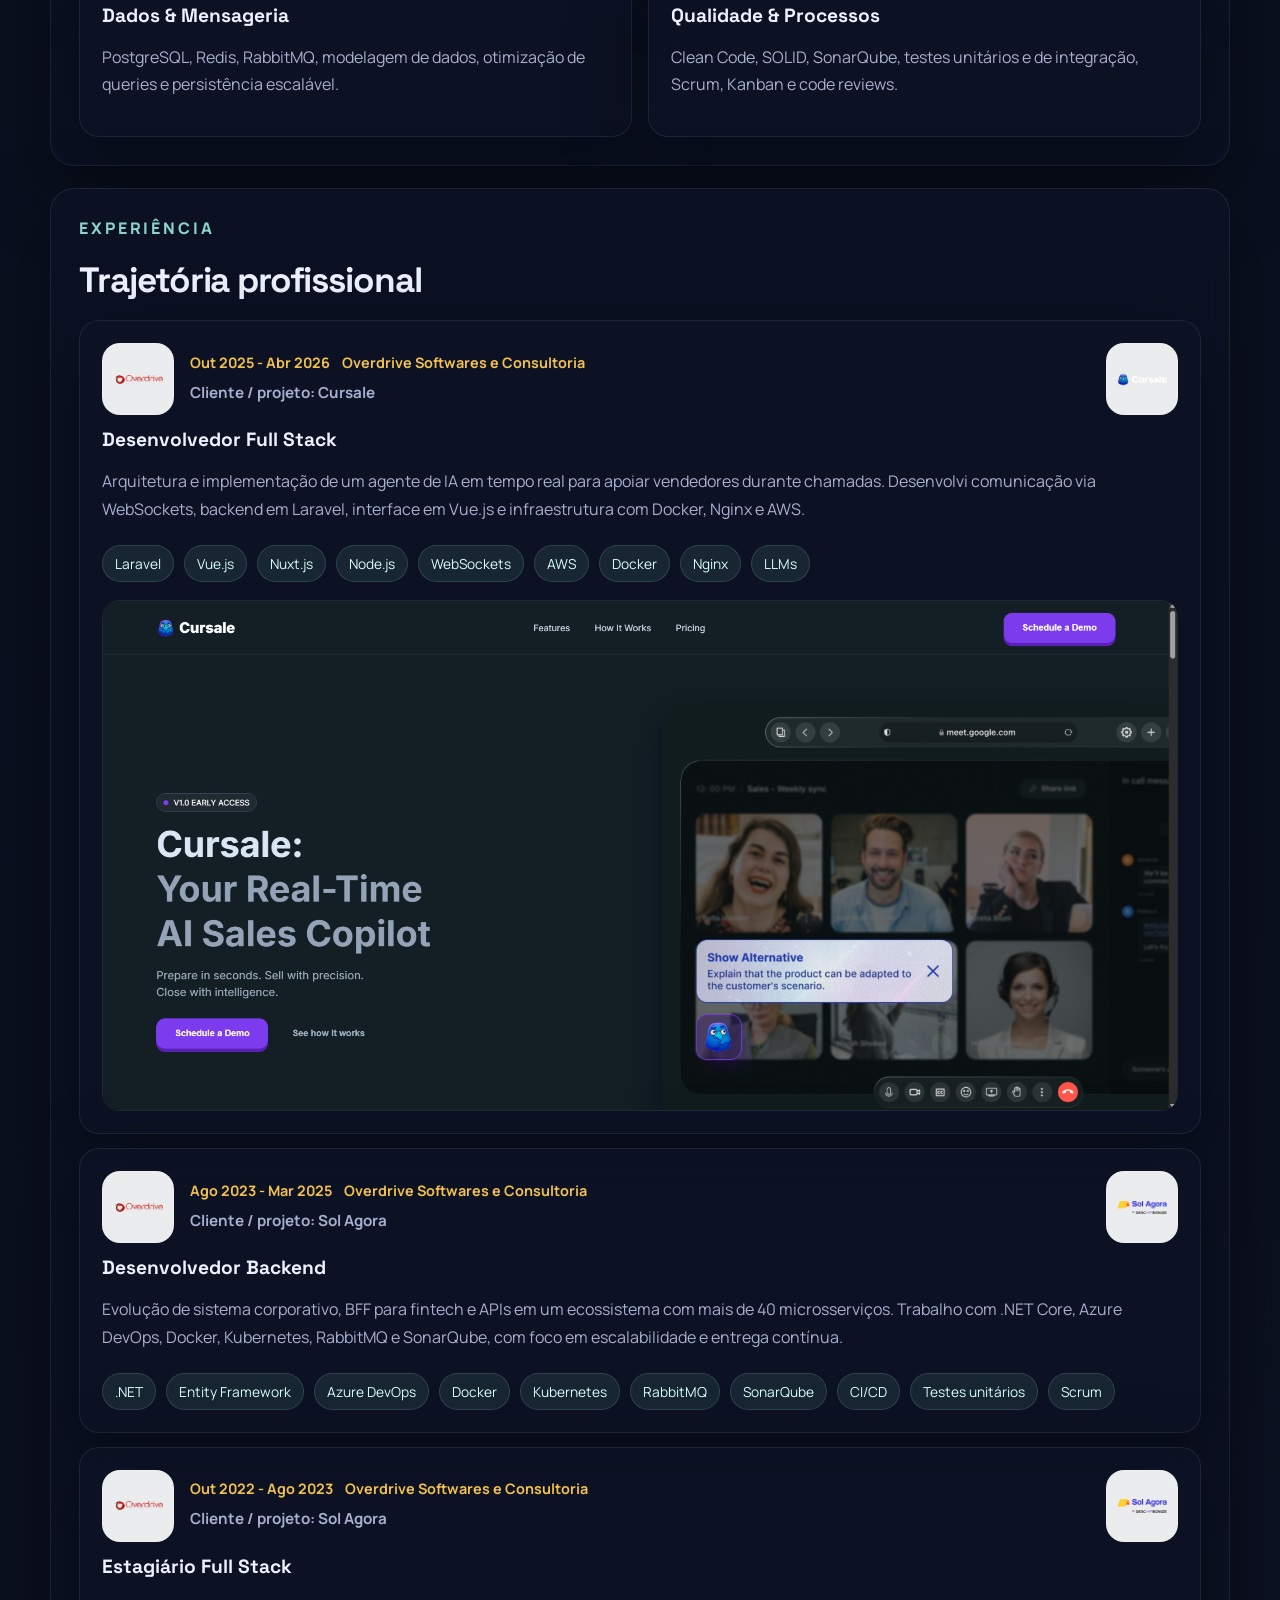
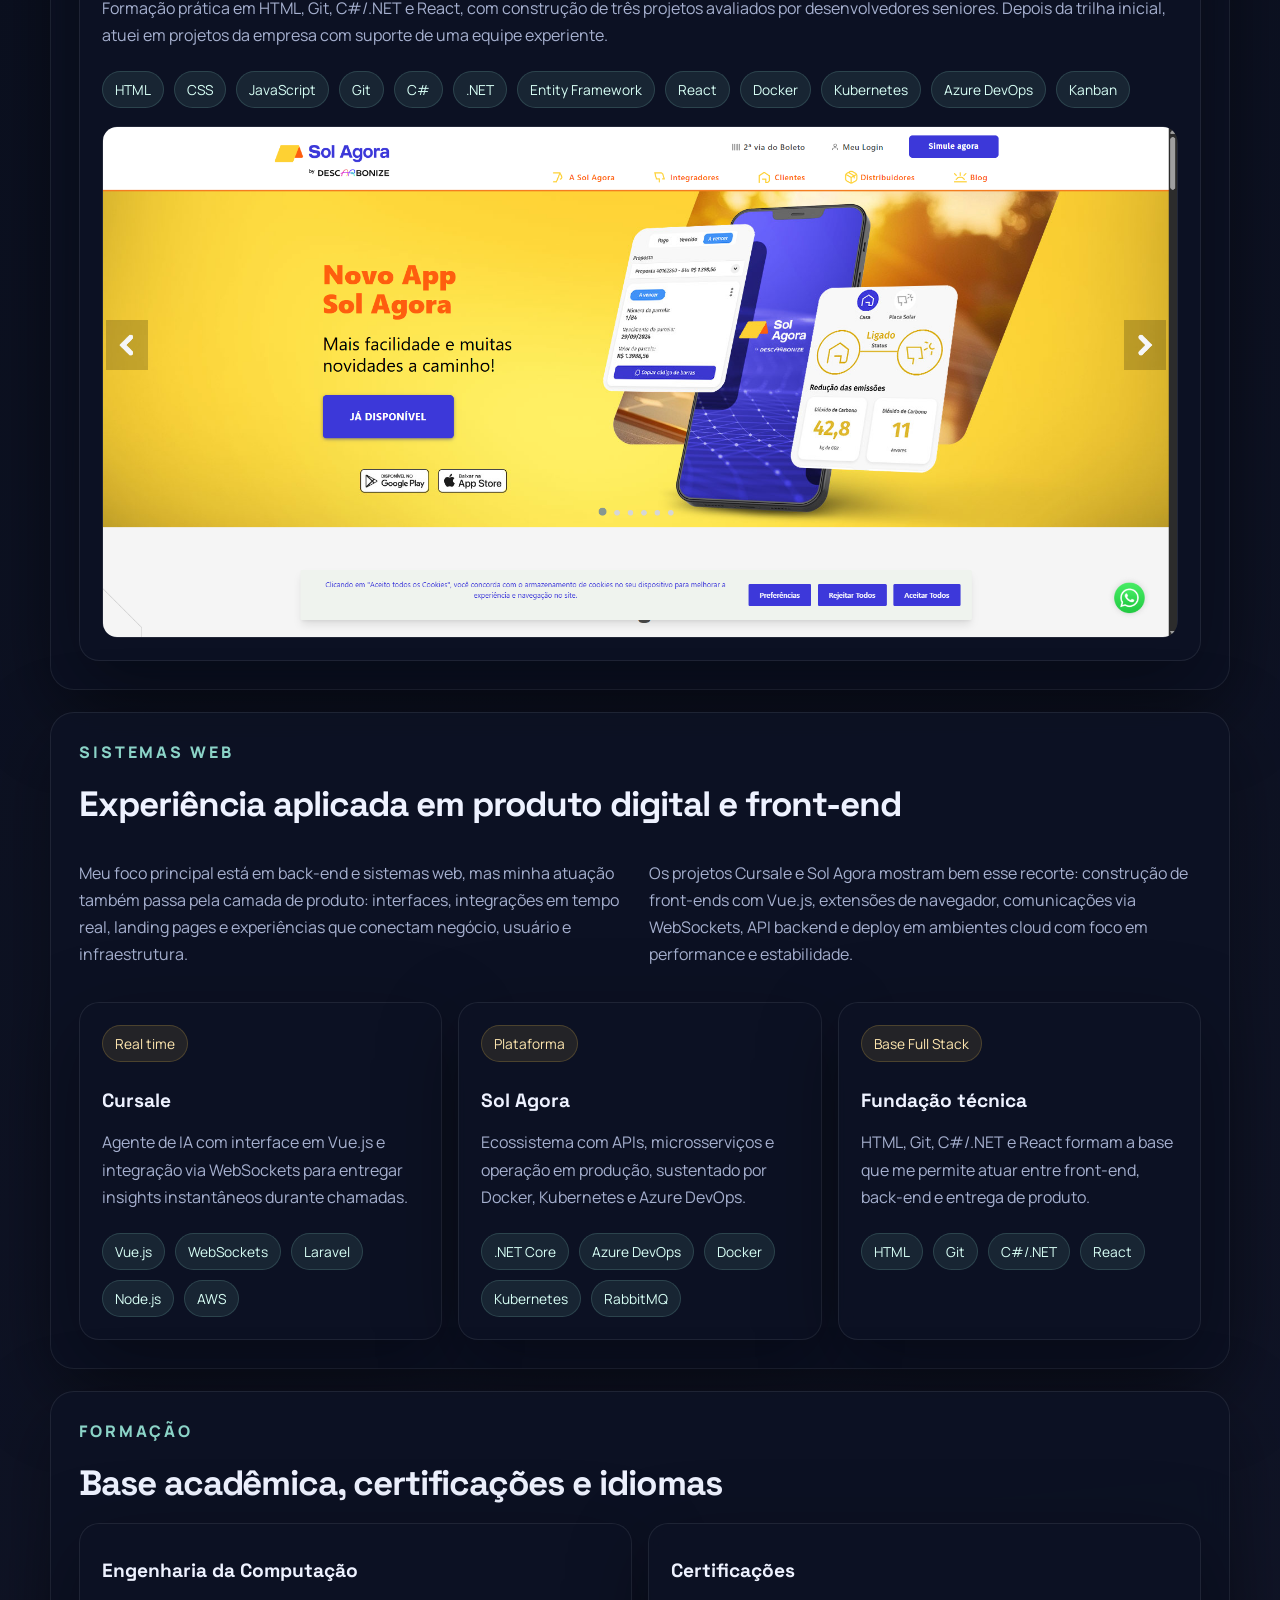
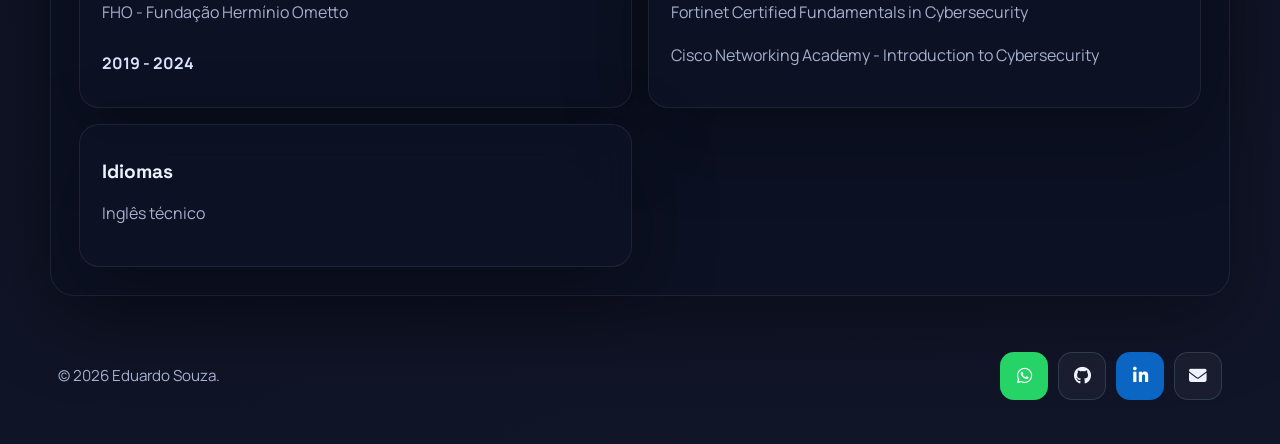
==== commit b69ea0be: "alterando sobre" ====
--- a/index.html
+++ b/index.html
@@ -16,9 +16,9 @@
   <div class="page-shell" id="top">
     <header class="topbar">
       <div class="topbar-inner">
-        <div class="brand" aria-label="Portifolio">
+        <div class="brand" aria-label="Portfólio">
           <i class="fa-solid fa-briefcase brand-icon" aria-hidden="true"></i>
-          Portifolio
+          Portfólio
         </div>
         <button class="menu-toggle" type="button" aria-label="Abrir menu" aria-expanded="false" aria-controls="main-nav">
           <i class="fa-solid fa-bars" aria-hidden="true"></i>
@@ -27,7 +27,7 @@
           <a href="#apresentacao">Apresentação</a>
           <a href="#informacoes-tecnicas">Técnicas</a>
           <a href="#experiencia">Experiência</a>
-          <a href="#apps-mobile">Produto</a>
+          <a href="#sistemas-web">Sistemas Web</a>
           <a href="#formacao">Formação</a>
         </nav>
       </div>
@@ -38,10 +38,22 @@
         <div class="hero-copy">
           <p class="eyebrow">Apresentação</p>
           <h1>Eduardo Souza</h1>
-          <h2>Engenheiro de Software | C# | .NET | AWS | Laravel | Vue.js | Node.js</h2>
+          <h2>Engenheiro de Software .NET Pleno | Arquitetura de Microsserviços | Integração de IA & Cloud</h2>
           <p class="hero-text">
-            Desenvolvedor com experiência em back-end e full stack, atuando na construção de APIs, microsserviços e aplicações em tempo real.
-            Foco em soluções escaláveis, alta performance, qualidade de código e cultura DevOps.
+            Sou Engenheiro da Computação formado pela FHO e atuo como Desenvolvedor de Software com foco no ecossistema .NET. Minha base técnica foi construída a partir da engenharia, 
+            o que me proporcionou uma visão analítica e estruturada para a resolução de problemas complexos e a construção de aplicações escaláveis.
+          </p>
+          <p class="hero-text">
+            Meu aprofundamento prático em desenvolvimento ocorreu por meio de um programa intensivo, onde consolidei conhecimentos estruturais e de arquitetura com o acompanhamento de 
+            desenvolvedores seniores. Essa base me permitiu assumir rapidamente o desenvolvimento de sistemas críticos, atuando diretamente na criação e evolução de um ecossistema robusto composto por mais de 40 microsserviços em .NET Core.
+          </p>
+          <p class="hero-text">
+            Possuo uma visão sistêmica sobre o ciclo de vida das aplicações. Minha experiência abrange desde a modelagem de bancos de dados e construção de APIs, até a automação de pipelines de CI/CD e 
+            orquestração de contêineres com Docker e Kubernetes. Recentemente, fui o responsável técnico por arquitetar e implementar um agente de IA, estruturando a comunicação de baixa latência via WebSockets e a infraestrutura em nuvem na AWS.
+          </p>
+          <p class="hero-text">
+            No dia a dia, prezo pela qualidade e segurança do código, aplicando princípios de Clean Code, SOLID e testes automatizados. Trabalho bem em ambientes colaborativos e sob metodologias ágeis, 
+            buscando sempre entregar soluções que garantam estabilidade técnica e valor real ao negócio.
           </p>
 
           <div class="hero-actions">
@@ -79,7 +91,7 @@
           <p class="card-kicker">Resumo rápido</p>
           <ul class="profile-list">
             <li>Araras, São Paulo, Brasil</li>
-            <li>Inglês profissional</li>
+            <li>Inglês técnico</li>
             <li>GitHub: EduardoAzSouza</li>
             <li>LinkedIn: /eduardoazsouza</li>
           </ul>
@@ -97,25 +109,25 @@
       <section id="informacoes-tecnicas" class="section reveal">
         <div class="section-heading">
           <p class="eyebrow">Informações Técnicas</p>
-          <h3>Linguagens, ferramentas e pilares de trabalho</h3>
+          <h3>Back-end, cloud e qualidade de entrega</h3>
         </div>
 
         <div class="skills-grid">
           <article class="skill-card">
-            <h4>Linguagens de programação</h4>
-            <p>C#, JavaScript, TypeScript, PHP e Node.js para construção de APIs, automações e interfaces modernas.</p>
+            <h4>Back-end & APIs</h4>
+            <p>C#, .NET Core, Node.js, Laravel, Entity Framework, RESTful APIs, WebSockets, JWT e Keycloak.</p>
           </article>
           <article class="skill-card">
-            <h4>Frameworks e ferramentas</h4>
-            <p>.NET, Laravel, Vue.js, React, AWS, Docker, Kubernetes, Azure DevOps, Nginx e RabbitMQ.</p>
+            <h4>Cloud & DevOps</h4>
+            <p>AWS, Azure DevOps, Docker, Kubernetes, Nginx, CI/CD e deploy em ambientes distribuídos.</p>
           </article>
           <article class="skill-card">
-            <h4>Áreas de atuação</h4>
-            <p>Desenvolvimento back-end, microsserviços, integração entre front e back, aplicações em tempo real e cloud.</p>
+            <h4>Dados & Mensageria</h4>
+            <p>PostgreSQL, Redis, RabbitMQ, modelagem de dados, otimização de queries e persistência escalável.</p>
           </article>
           <article class="skill-card">
-            <h4>Pilares profissionais</h4>
-            <p>Clean Code, SOLID, observabilidade, trabalho em equipe, resolução de problemas e adaptação a novas tecnologias.</p>
+            <h4>Qualidade & Processos</h4>
+            <p>Clean Code, SOLID, SonarQube, testes unitários e de integração, Scrum, Kanban e code reviews.</p>
           </article>
         </div>
       </section>
@@ -194,7 +206,7 @@
               <span>RabbitMQ</span>
               <span>SonarQube</span>
                 <span>CI/CD</span>
-                <span>Testes Unitarios</span>
+                <span>Testes unitários</span>
                 <span>Scrum</span>
 
             </div>
@@ -232,7 +244,7 @@
               <span>React</span>
               <span>Docker</span>
               <span>Kubernetes</span>
-              <span>AzureDevOps</span>
+              <span>Azure DevOps</span>
               <span>Kanban</span>
             </div>
             <div class="timeline-visual">
@@ -242,9 +254,9 @@
         </div>
       </section>
 
-      <section id="apps-mobile" class="section reveal">
+      <section id="sistemas-web" class="section reveal">
         <div class="section-heading">
-          <p class="eyebrow">Produto e Interfaces</p>
+          <p class="eyebrow">Sistemas Web</p>
           <h3>Experiência aplicada em produto digital e front-end</h3>
         </div>
 
@@ -268,6 +280,7 @@
               <span>Vue.js</span>
               <span>WebSockets</span>
               <span>Laravel</span>
+              <span>Node.js</span>
               <span>AWS</span>
             </div>
           </article>
@@ -280,6 +293,7 @@
               <span>Azure DevOps</span>
               <span>Docker</span>
               <span>Kubernetes</span>
+              <span>RabbitMQ</span>
             </div>
           </article>
           <article class="case-card">
@@ -317,7 +331,7 @@
           </article>
           <article class="education-card">
             <h4>Idiomas</h4>
-            <p>Inglês: Intermediário</p>
+            <p>Inglês técnico</p>
           </article>
         </div>
       </section>
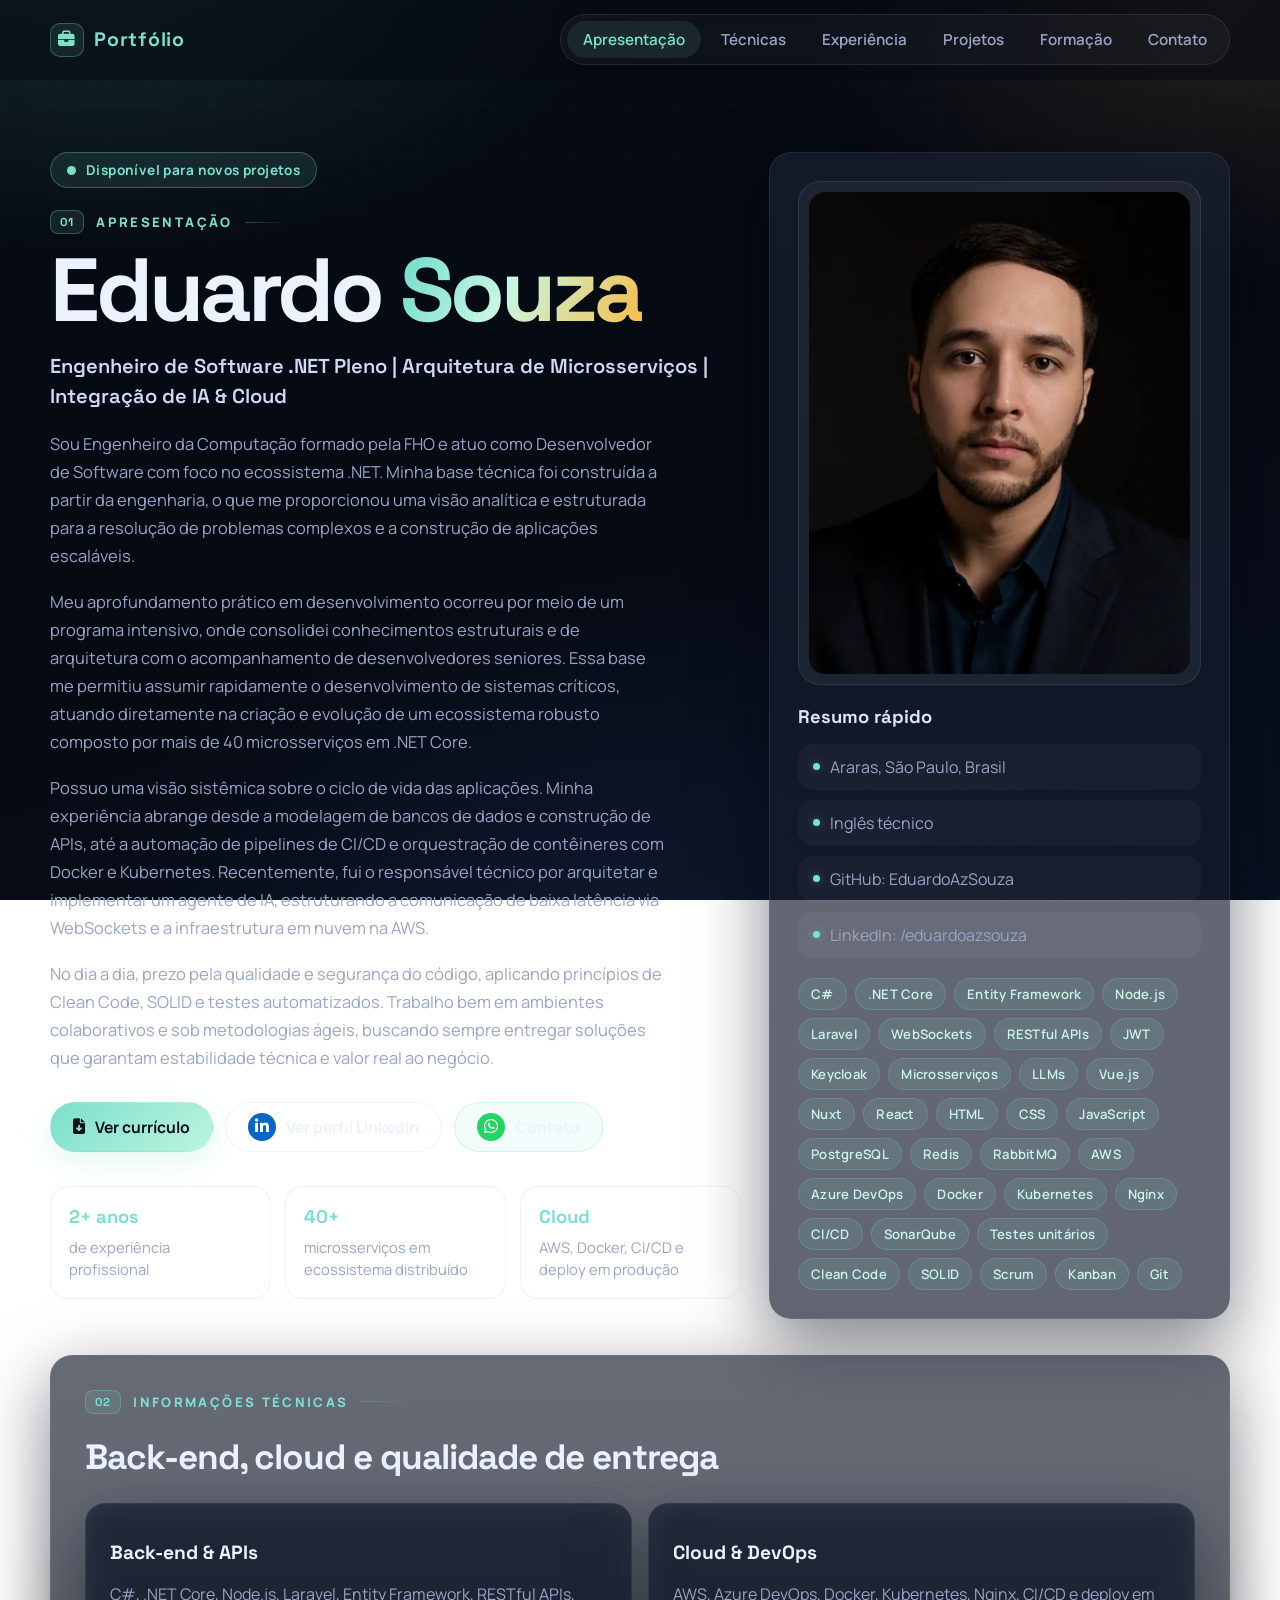
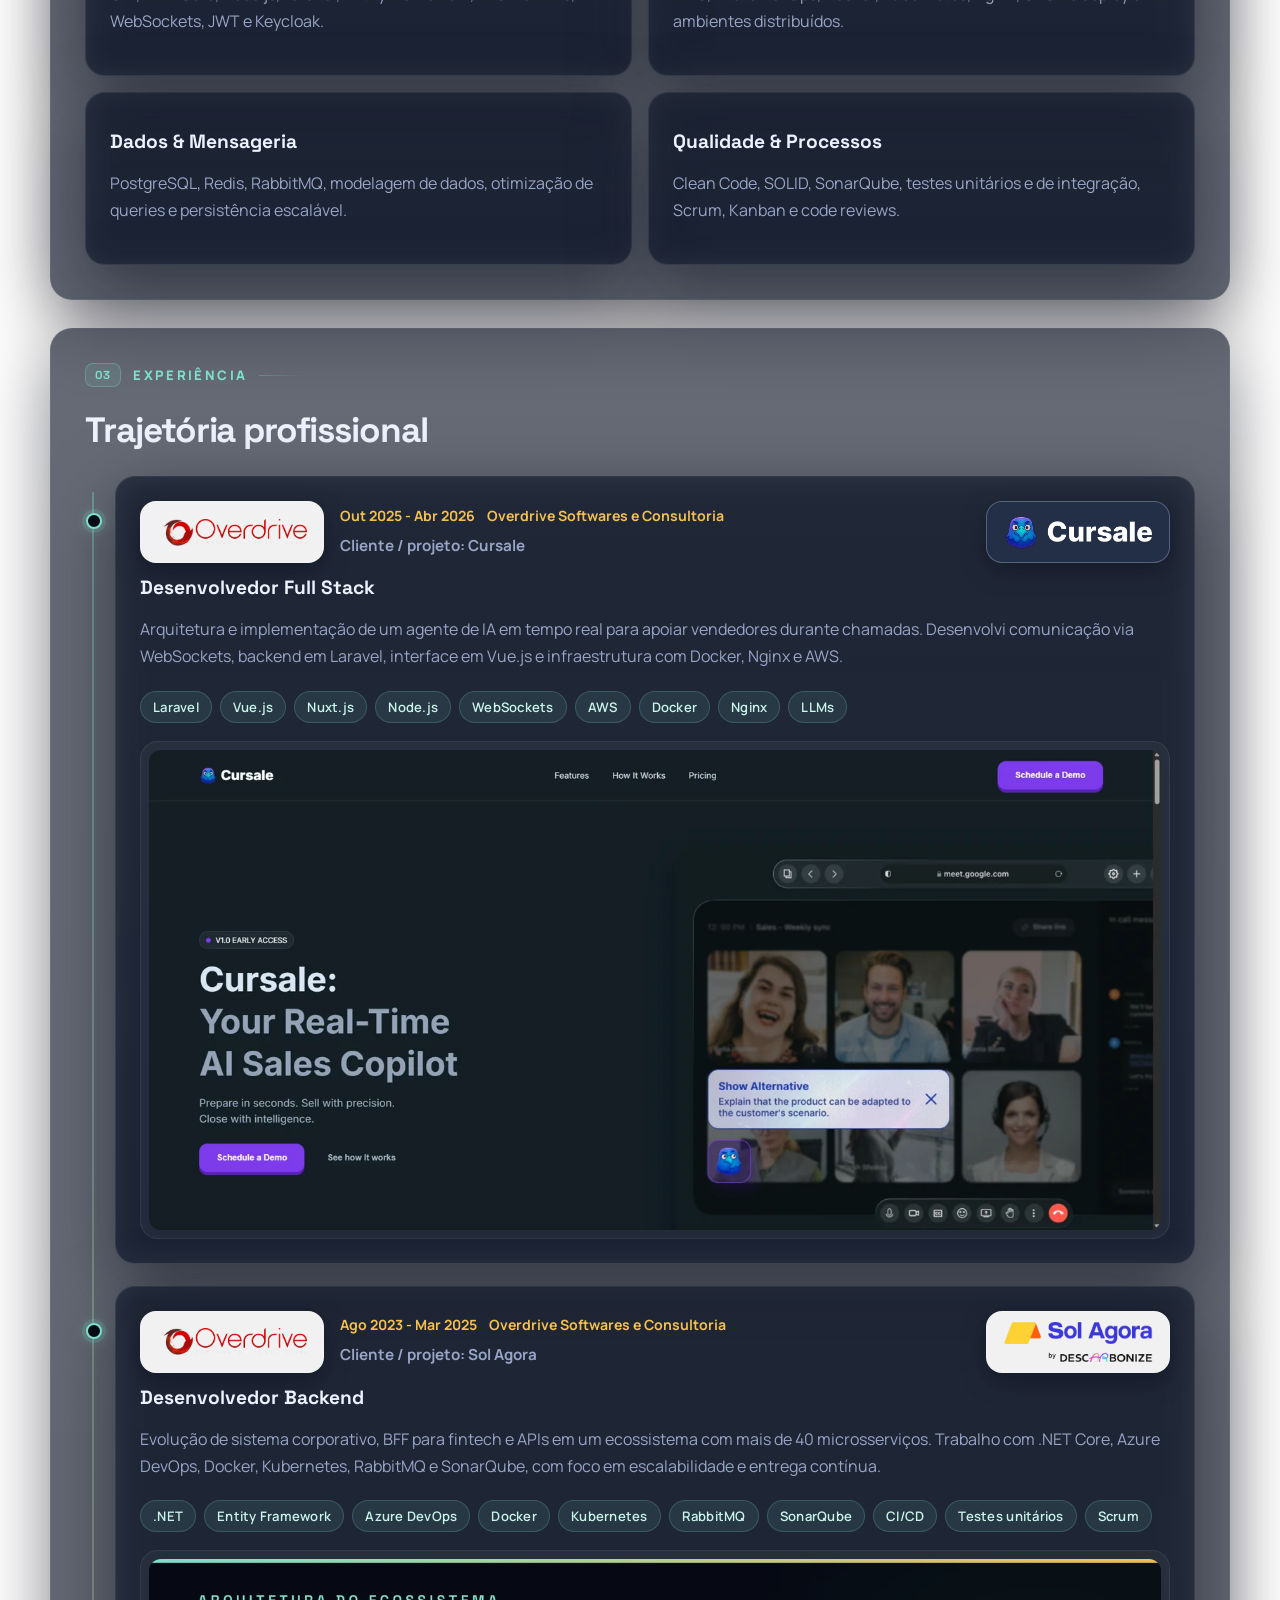
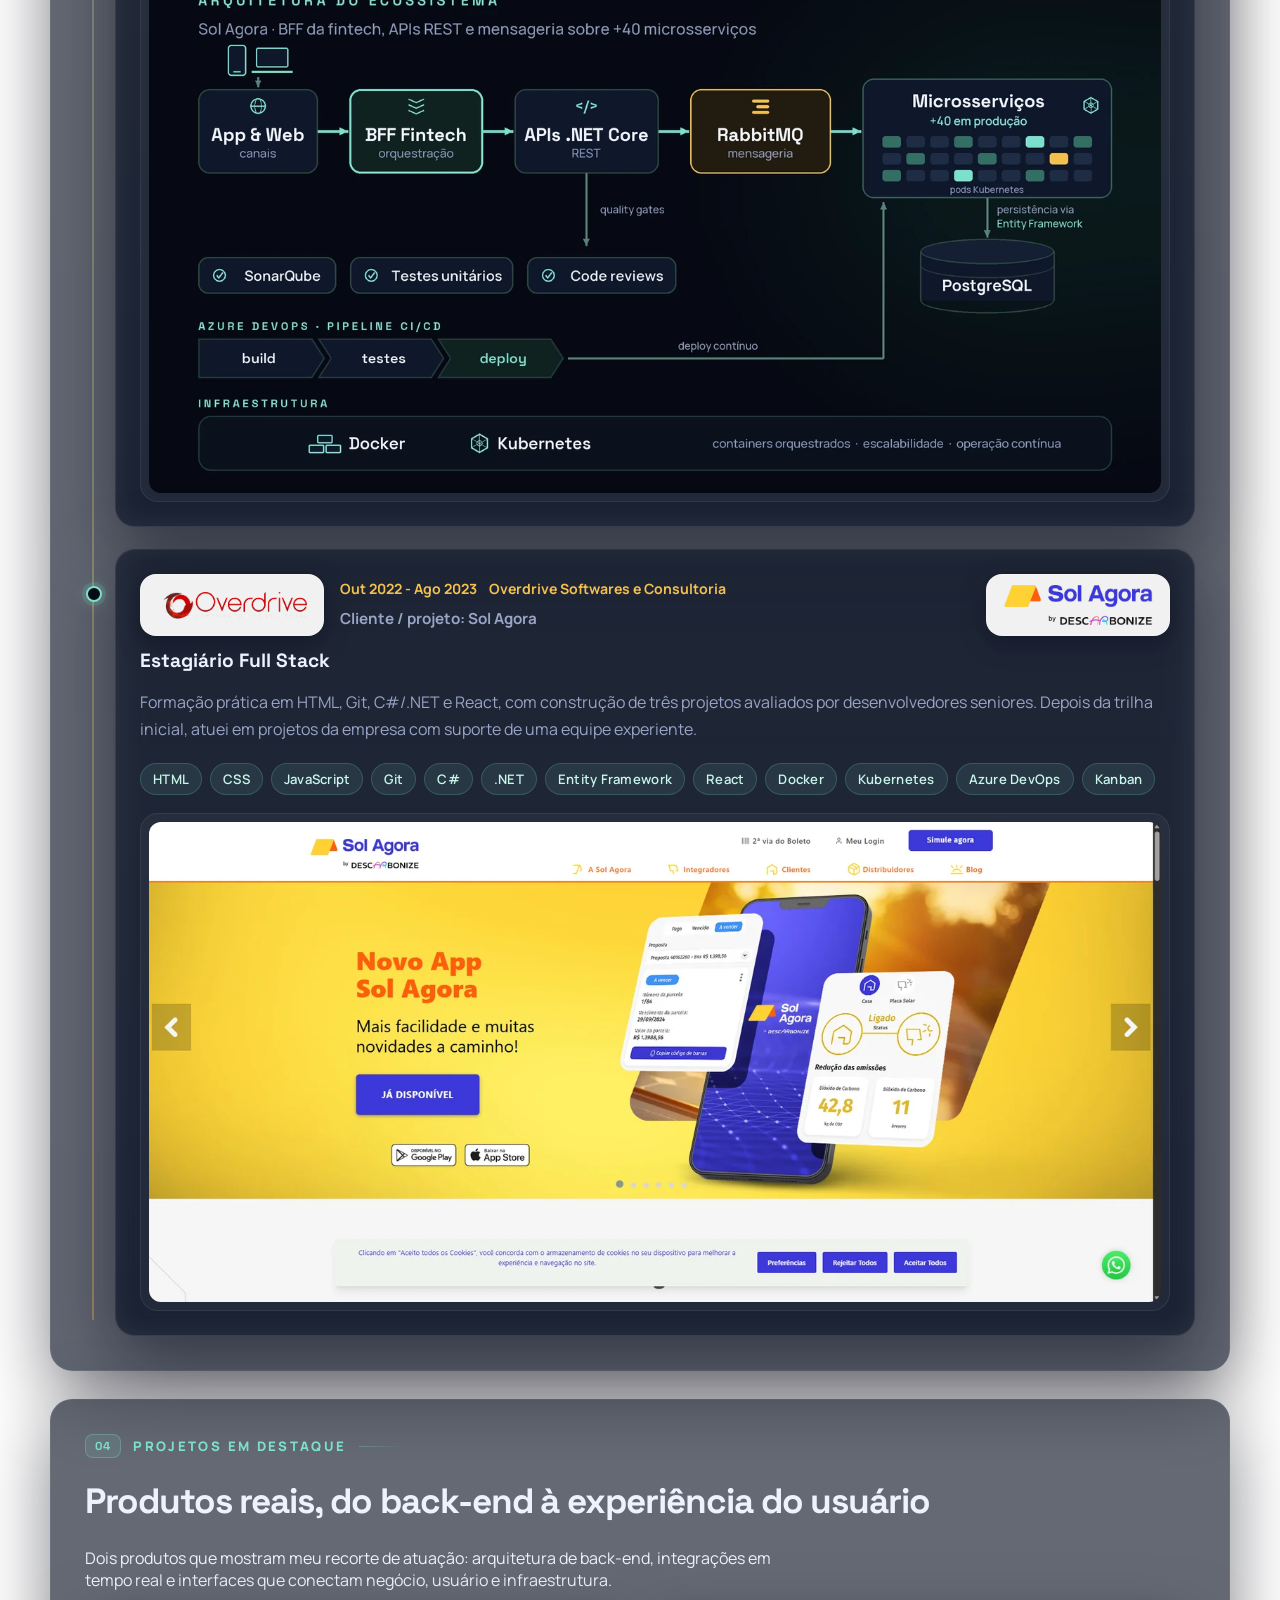
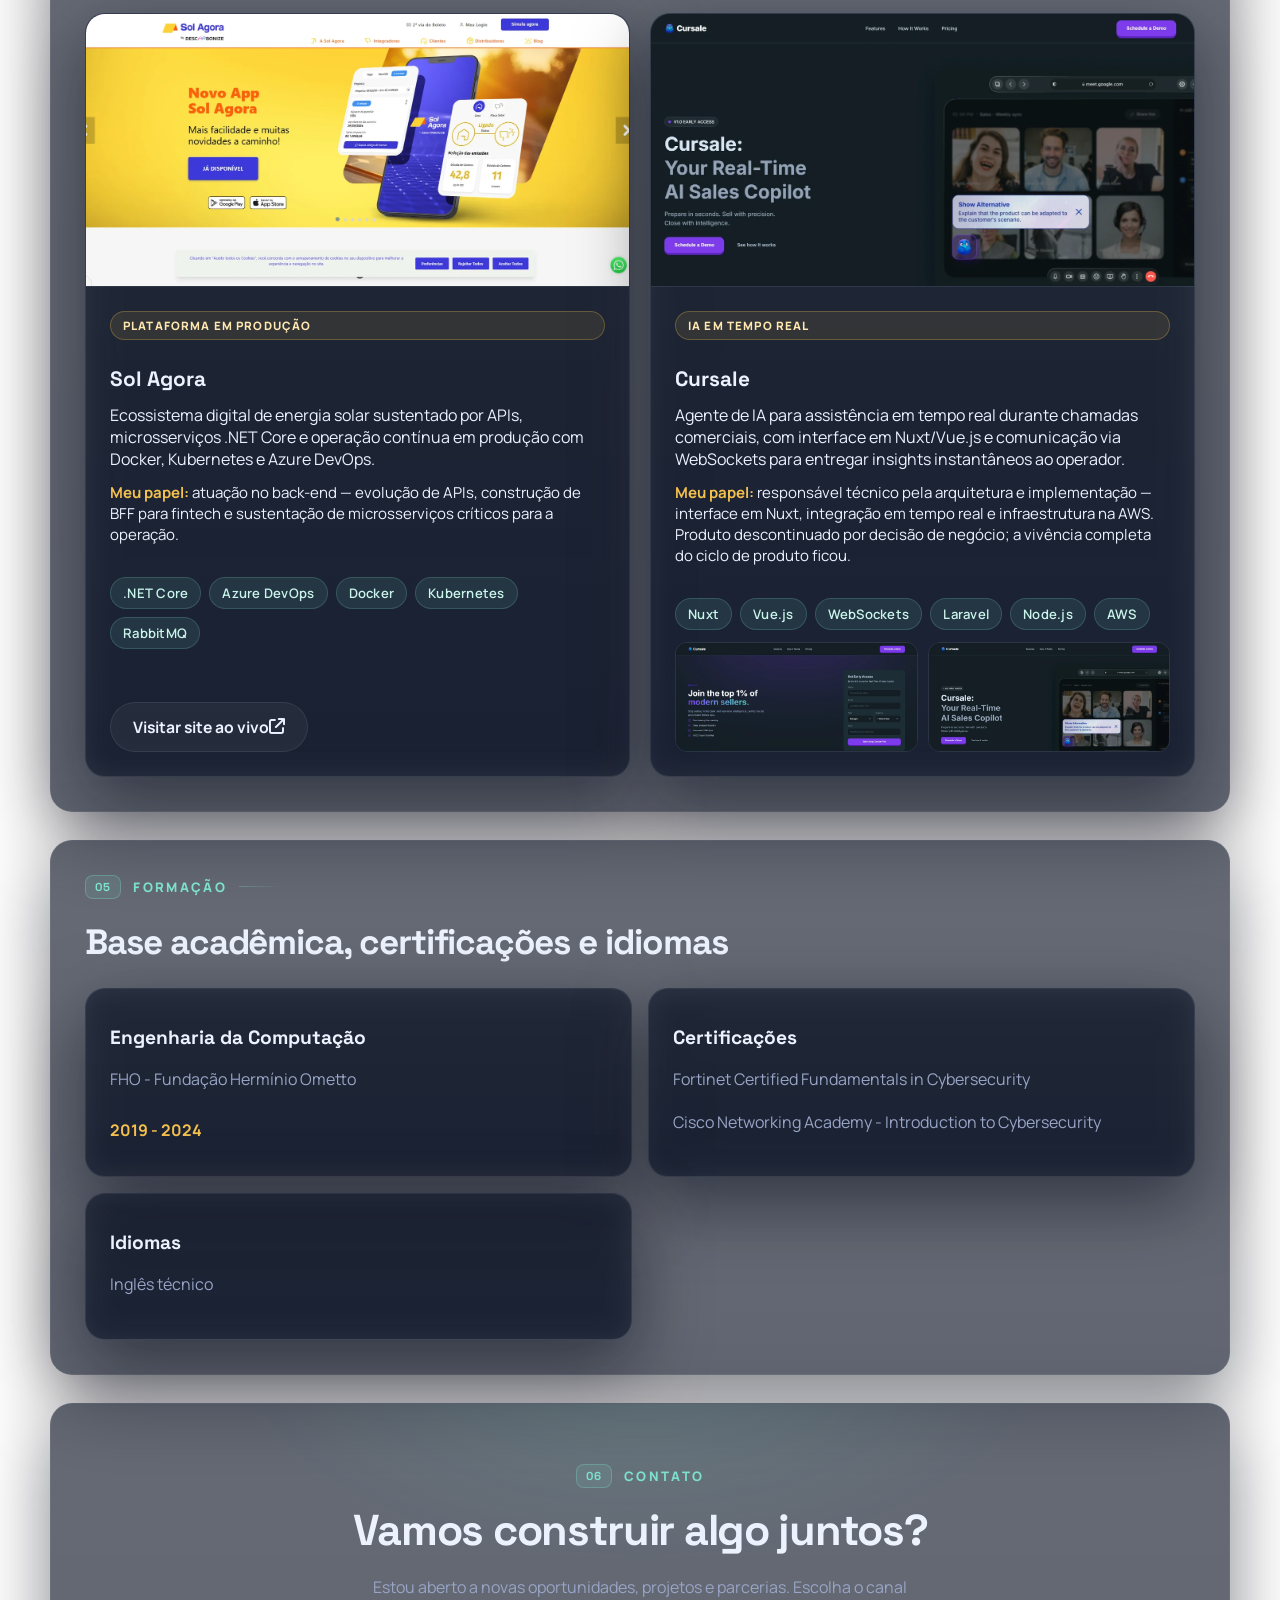
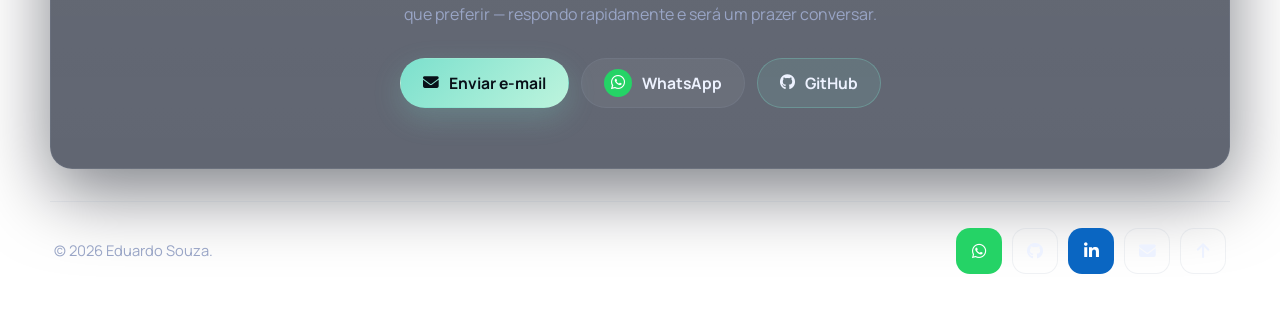
==== commit b5f0db4e: "Melhorias: SEO, imagens WebP, seção Projetos e ajustes visuais" ====
--- a/index.html
+++ b/index.html
@@ -1,18 +1,62 @@
-<!DOCTYPE html>
+﻿<!DOCTYPE html>
 <html lang="pt-BR">
 <head>
   <meta charset="UTF-8" />
   <meta name="viewport" content="width=device-width, initial-scale=1.0" />
   <meta name="description" content="Portfólio profissional de Eduardo Souza, Engenheiro de Software focado em .NET, AWS, microserviços e produtos em tempo real." />
-  <title>Eduardo Souza | Portfólio</title>
+  <title>Eduardo Souza | Engenheiro de Software .NET</title>
+  <meta name="theme-color" content="#060a13" />
+  <link rel="canonical" href="https://eduardoazsouza.github.io/Portifolio/" />
+  <meta property="og:type" content="website" />
+  <meta property="og:locale" content="pt_BR" />
+  <meta property="og:url" content="https://eduardoazsouza.github.io/Portifolio/" />
+  <meta property="og:title" content="Eduardo Souza | Engenheiro de Software .NET" />
+  <meta property="og:description" content="Engenheiro de Software .NET Pleno — arquitetura de microsserviços, integração de IA em tempo real e cloud (AWS, Docker, Kubernetes)." />
+  <meta property="og:image" content="https://eduardoazsouza.github.io/Portifolio/images/og-image.jpg" />
+  <meta property="og:image:width" content="1200" />
+  <meta property="og:image:height" content="630" />
+  <meta name="twitter:card" content="summary_large_image" />
+  <meta name="twitter:title" content="Eduardo Souza | Engenheiro de Software .NET" />
+  <meta name="twitter:description" content="Engenheiro de Software .NET Pleno — microsserviços, IA em tempo real e cloud." />
+  <meta name="twitter:image" content="https://eduardoazsouza.github.io/Portifolio/images/og-image.jpg" />
+  <script type="application/ld+json">
+  {
+    "@context": "https://schema.org",
+    "@type": "Person",
+    "name": "Eduardo Azeni de Souza",
+    "jobTitle": "Engenheiro de Software .NET",
+    "description": "Engenheiro de Software focado em .NET, arquitetura de microsserviços, integração de IA e cloud.",
+    "url": "https://eduardoazsouza.github.io/Portifolio/",
+    "image": "https://eduardoazsouza.github.io/Portifolio/images/retrato.png",
+    "email": "mailto:eduardosouza_araras@hotmail.com",
+    "address": {
+      "@type": "PostalAddress",
+      "addressLocality": "Araras",
+      "addressRegion": "SP",
+      "addressCountry": "BR"
+    },
+    "alumniOf": {
+      "@type": "CollegeOrUniversity",
+      "name": "FHO - Fundação Hermínio Ometto"
+    },
+    "knowsAbout": ["C#", ".NET", "Microsserviços", "AWS", "Docker", "Kubernetes", "Azure DevOps", "Vue.js", "Laravel", "RabbitMQ", "PostgreSQL"],
+    "sameAs": [
+      "https://github.com/EduardoAzSouza",
+      "https://www.linkedin.com/in/eduardoazsouza/"
+    ]
+  }
+  </script>
+  <link rel="icon" href="data:image/svg+xml,%3Csvg xmlns='http://www.w3.org/2000/svg' viewBox='0 0 64 64'%3E%3Crect width='64' height='64' rx='14' fill='%230b1222'/%3E%3Ctext x='32' y='41' font-family='Arial, sans-serif' font-size='26' font-weight='bold' fill='%237ce0cd' text-anchor='middle'%3EES%3C/text%3E%3C/svg%3E" />
   <link rel="preconnect" href="https://fonts.googleapis.com" />
   <link rel="preconnect" href="https://fonts.gstatic.com" crossorigin />
-  <link href="https://fonts.googleapis.com/css2?family=Manrope:wght@400;500;600;700;800&family=Space+Grotesk:wght@500;700&display=swap" rel="stylesheet" />
+  <link href="https://fonts.googleapis.com/css2?family=Manrope:wght@400;600;700;800&family=Space+Grotesk:wght@600;700&display=swap" rel="stylesheet" />
   <link rel="stylesheet" href="https://cdnjs.cloudflare.com/ajax/libs/font-awesome/6.5.2/css/all.min.css" crossorigin="anonymous" referrerpolicy="no-referrer" />
   <link rel="stylesheet" href="styles.css" />
   <script defer src="script.js"></script>
 </head>
 <body>
+  <a class="skip-link" href="#conteudo">Pular para o conteúdo</a>
+  <div class="scroll-progress" aria-hidden="true"></div>
   <div class="page-shell" id="top">
     <header class="topbar">
       <div class="topbar-inner">
@@ -27,17 +71,19 @@
           <a href="#apresentacao">Apresentação</a>
           <a href="#informacoes-tecnicas">Técnicas</a>
           <a href="#experiencia">Experiência</a>
-          <a href="#sistemas-web">Sistemas Web</a>
+          <a href="#projetos">Projetos</a>
           <a href="#formacao">Formação</a>
+          <a href="#contato">Contato</a>
         </nav>
       </div>
     </header>
 
-    <main>
+    <main id="conteudo">
       <section class="hero reveal" id="apresentacao">
         <div class="hero-copy">
-          <p class="eyebrow">Apresentação</p>
-          <h1>Eduardo Souza</h1>
+          <span class="hero-badge"><span class="pulse-dot" aria-hidden="true"></span>Disponível para novos projetos</span>
+          <p class="eyebrow"><span class="eyebrow-num">01</span>Apresentação</p>
+          <h1>Eduardo <span class="gradient-text">Souza</span></h1>
           <h2>Engenheiro de Software .NET Pleno | Arquitetura de Microsserviços | Integração de IA & Cloud</h2>
           <p class="hero-text">
             Sou Engenheiro da Computação formado pela FHO e atuo como Desenvolvedor de Software com foco no ecossistema .NET. Minha base técnica foi construída a partir da engenharia, 
@@ -57,12 +103,15 @@
           </p>
 
           <div class="hero-actions">
-            <a class="button primary" href="Curriculo%20-%20Eduardo%20Azeni%20de%20Souza.pdf" target="_blank" rel="noreferrer">Ver currículo</a>
+            <a class="button primary" href="docs/Curriculo%20-%20Eduardo%20Azeni%20de%20Souza.pdf" target="_blank" rel="noreferrer">
+              <i class="fa-solid fa-file-arrow-down btn-icon" aria-hidden="true"></i>
+              Ver currículo
+            </a>
             <a class="button secondary linkedin" href="https://www.linkedin.com/in/eduardoazsouza/" target="_blank" rel="noreferrer">
               <i class="fa-brands fa-linkedin-in brand-icon" aria-hidden="true"></i>
               Ver perfil LinkedIn
             </a>
-            <a class="button ghost whatsapp" href="https://api.whatsapp.com/send/?phone=5519984397865&text=Ol%C3%A1%2C+gostaria+de+mais+informa%C3%A7%C3%B5es%21&type=phone_number&app_absent=0" target="_blank" rel="noreferrer">
+            <a class="button ghost whatsapp" href="https://wa.me/5519984397865?text=Ol%C3%A1%2C%20vi%20seu%20portf%C3%B3lio%20e%20achei%20seu%20perfil%20bem%20interessante.%20Que%20tal%20conversarmos%3F" target="_blank" rel="noreferrer">
               <i class="fa-brands fa-whatsapp brand-icon" aria-hidden="true"></i>
               Contato
             </a>
@@ -86,7 +135,7 @@
 
         <aside class="hero-card">
           <div class="portrait-frame">
-            <img src="images/retrato.png" alt="Retrato de Eduardo Souza" />
+            <img src="images/retrato.webp" alt="Retrato de Eduardo Souza" width="800" height="600" fetchpriority="high" />
           </div>
           <p class="card-kicker">Resumo rápido</p>
           <ul class="profile-list">
@@ -96,19 +145,46 @@
             <li>LinkedIn: /eduardoazsouza</li>
           </ul>
           <div class="badge-grid">
+            <span>C#</span>
+            <span>.NET Core</span>
+            <span>Entity Framework</span>
+            <span>Node.js</span>
+            <span>Laravel</span>
+            <span>WebSockets</span>
+            <span>RESTful APIs</span>
+            <span>JWT</span>
+            <span>Keycloak</span>
             <span>Microsserviços</span>
-            <span>WebSockets</span>
+            <span>LLMs</span>
+            <span>Vue.js</span>
+            <span>Nuxt</span>
+            <span>React</span>
+            <span>HTML</span>
+            <span>CSS</span>
+            <span>JavaScript</span>
+            <span>PostgreSQL</span>
+            <span>Redis</span>
+            <span>RabbitMQ</span>
+            <span>AWS</span>
             <span>Azure DevOps</span>
             <span>Docker</span>
-            <span>PostgreSQL</span>
+            <span>Kubernetes</span>
+            <span>Nginx</span>
+            <span>CI/CD</span>
+            <span>SonarQube</span>
+            <span>Testes unitários</span>
             <span>Clean Code</span>
+            <span>SOLID</span>
+            <span>Scrum</span>
+            <span>Kanban</span>
+            <span>Git</span>
           </div>
         </aside>
       </section>
 
       <section id="informacoes-tecnicas" class="section reveal">
         <div class="section-heading">
-          <p class="eyebrow">Informações Técnicas</p>
+          <p class="eyebrow"><span class="eyebrow-num">02</span>Informações Técnicas</p>
           <h3>Back-end, cloud e qualidade de entrega</h3>
         </div>
 
@@ -134,7 +210,7 @@
 
       <section id="experiencia" class="section reveal">
         <div class="section-heading">
-          <p class="eyebrow">Experiência</p>
+          <p class="eyebrow"><span class="eyebrow-num">03</span>Experiência</p>
           <h3>Trajetória profissional</h3>
         </div>
 
@@ -142,7 +218,7 @@
           <article class="timeline-item">
             <div class="timeline-top">
               <div class="company-mark">
-                <img src="images/logo-overdrive.png" alt="Logo da Overdrive Softwares e Consultoria" />
+                <img src="images/logo-overdrive.webp" alt="Logo da Overdrive Softwares e Consultoria" width="810" height="145" loading="lazy" />
               </div>
               <div class="timeline-branding">
                 <div class="timeline-meta">
@@ -151,8 +227,8 @@
                 </div>
                 <p class="timeline-project">Cliente / projeto: Cursale</p>
               </div>
-              <div class="project-mark">
-                <img src="images/logo-cursale.png" alt="Logo da Cursale" />
+              <div class="project-mark project-mark--dark">
+                <img src="images/logo-cursale.webp" alt="Logo da Cursale" width="564" height="144" loading="lazy" />
               </div>
             </div>
             <h4>Desenvolvedor Full Stack</h4>
@@ -172,14 +248,14 @@
               <span>LLMs</span>
             </div>
             <div class="timeline-visual">
-              <img src="images/cursale-front.png" alt="Screenshot da interface front-end da Cursale" />
+              <img src="images/cursale-front.webp" alt="Screenshot da interface front-end da Cursale" width="1440" height="683" loading="lazy" />
             </div>
           </article>
 
           <article class="timeline-item">
             <div class="timeline-top">
               <div class="company-mark">
-                <img src="images/logo-overdrive.png" alt="Logo da Overdrive Softwares e Consultoria" />
+                <img src="images/logo-overdrive.webp" alt="Logo da Overdrive Softwares e Consultoria" width="810" height="145" loading="lazy" />
               </div>
               <div class="timeline-branding">
                 <div class="timeline-meta">
@@ -189,7 +265,7 @@
                 <p class="timeline-project">Cliente / projeto: Sol Agora</p>
               </div>
               <div class="project-mark">
-                <img src="images/logo-sol-agora.png" alt="Logo da Sol Agora" />
+                <img src="images/logo-sol-agora.webp" alt="Logo da Sol Agora" width="208" height="56" loading="lazy" />
               </div>
             </div>
             <h4>Desenvolvedor Backend</h4>
@@ -205,17 +281,19 @@
               <span>Kubernetes</span>
               <span>RabbitMQ</span>
               <span>SonarQube</span>
-                <span>CI/CD</span>
-                <span>Testes unitários</span>
-                <span>Scrum</span>
-
+              <span>CI/CD</span>
+              <span>Testes unitários</span>
+              <span>Scrum</span>
+            </div>
+            <div class="timeline-visual">
+              <img src="images/sol-agora-backend-diagram.webp" alt="Diagrama da arquitetura de back-end da Sol Agora: fluxo do app e web para o BFF da fintech, APIs .NET Core REST, mensageria com RabbitMQ, mais de 40 microsserviços em pods Kubernetes e PostgreSQL via Entity Framework, com quality gates (SonarQube, testes unitários e code reviews), pipeline CI/CD do Azure DevOps com build, testes e deploy contínuo, e camada de infraestrutura em Docker e Kubernetes" width="1440" height="760" loading="lazy" />
             </div>
           </article>
 
           <article class="timeline-item">
             <div class="timeline-top">
               <div class="company-mark">
-                <img src="images/logo-overdrive.png" alt="Logo da Overdrive Softwares e Consultoria" />
+                <img src="images/logo-overdrive.webp" alt="Logo da Overdrive Softwares e Consultoria" width="810" height="145" loading="lazy" />
               </div>
               <div class="timeline-branding">
                 <div class="timeline-meta">
@@ -225,7 +303,7 @@
                 <p class="timeline-project">Cliente / projeto: Sol Agora</p>
               </div>
               <div class="project-mark">
-                <img src="images/logo-sol-agora.png" alt="Logo da Sol Agora" />
+                <img src="images/logo-sol-agora.webp" alt="Logo da Sol Agora" width="208" height="56" loading="lazy" />
               </div>
             </div>
             <h4>Estagiário Full Stack</h4>
@@ -248,63 +326,85 @@
               <span>Kanban</span>
             </div>
             <div class="timeline-visual">
-              <img src="images/sol-agora-front.png" alt="Screenshot da interface front-end da Sol Agora" />
-            </div>
-          </article>
-        </div>
-      </section>
-
-      <section id="sistemas-web" class="section reveal">
+              <img src="images/sol-agora-front.webp" alt="Screenshot da interface front-end da Sol Agora" width="1440" height="683" loading="lazy" />
+            </div>
+          </article>
+        </div>
+      </section>
+
+      <section id="projetos" class="section reveal">
         <div class="section-heading">
-          <p class="eyebrow">Sistemas Web</p>
-          <h3>Experiência aplicada em produto digital e front-end</h3>
-        </div>
-
-        <div class="content-grid">
-          <p>
-            Meu foco principal está em back-end e sistemas web, mas minha atuação também passa pela camada de produto: interfaces,
-            integrações em tempo real, landing pages e experiências que conectam negócio, usuário e infraestrutura.
-          </p>
-          <p>
-            Os projetos Cursale e Sol Agora mostram bem esse recorte: construção de front-ends com Vue.js, extensões de navegador,
-            comunicações via WebSockets, API backend e deploy em ambientes cloud com foco em performance e estabilidade.
-          </p>
-        </div>
-
-        <div class="case-grid" style="margin-top: 18px;">
-          <article class="case-card">
-            <span class="case-tag">Real time</span>
-            <h4>Cursale</h4>
-            <p>Agente de IA com interface em Vue.js e integração via WebSockets para entregar insights instantâneos durante chamadas.</p>
-            <div class="badge-grid">
-              <span>Vue.js</span>
-              <span>WebSockets</span>
-              <span>Laravel</span>
-              <span>Node.js</span>
-              <span>AWS</span>
-            </div>
-          </article>
-          <article class="case-card">
-            <span class="case-tag">Plataforma</span>
-            <h4>Sol Agora</h4>
-            <p>Ecossistema com APIs, microsserviços e operação em produção, sustentado por Docker, Kubernetes e Azure DevOps.</p>
-            <div class="badge-grid">
-              <span>.NET Core</span>
-              <span>Azure DevOps</span>
-              <span>Docker</span>
-              <span>Kubernetes</span>
-              <span>RabbitMQ</span>
-            </div>
-          </article>
-          <article class="case-card">
-            <span class="case-tag">Base Full Stack</span>
-            <h4>Fundação técnica</h4>
-            <p>HTML, Git, C#/.NET e React formam a base que me permite atuar entre front-end, back-end e entrega de produto.</p>
-            <div class="badge-grid">
-              <span>HTML</span>
-              <span>Git</span>
-              <span>C#/.NET</span>
-              <span>React</span>
+          <p class="eyebrow"><span class="eyebrow-num">04</span>Projetos em destaque</p>
+          <h3>Produtos reais, do back-end à experiência do usuário</h3>
+        </div>
+
+        <p class="section-intro">
+          Dois produtos que mostram meu recorte de atuação: arquitetura de back-end, integrações em tempo real
+          e interfaces que conectam negócio, usuário e infraestrutura.
+        </p>
+
+        <div class="projects-grid">
+          <article class="project-card">
+            <div class="project-media">
+              <img src="images/sol-agora-front.webp" alt="Screenshot da interface front-end da Sol Agora" width="1440" height="683" loading="lazy" />
+            </div>
+            <div class="project-body">
+              <span class="case-tag">Plataforma em produção</span>
+              <h4>Sol Agora</h4>
+              <p>
+                Ecossistema digital de energia solar sustentado por APIs, microsserviços .NET Core e operação
+                contínua em produção com Docker, Kubernetes e Azure DevOps.
+              </p>
+              <p class="project-role">
+                <strong>Meu papel:</strong> atuação no back-end — evolução de APIs, construção de BFF para fintech
+                e sustentação de microsserviços críticos para a operação.
+              </p>
+              <div class="badge-grid">
+                <span>.NET Core</span>
+                <span>Azure DevOps</span>
+                <span>Docker</span>
+                <span>Kubernetes</span>
+                <span>RabbitMQ</span>
+              </div>
+              <a class="button secondary project-link" href="https://solagora.com.br/" target="_blank" rel="noopener">
+                Visitar site ao vivo
+                <i class="fa-solid fa-arrow-up-right-from-square" aria-hidden="true"></i>
+              </a>
+            </div>
+          </article>
+
+          <article class="project-card">
+            <div class="project-media">
+              <img src="images/cursale-front.webp" alt="Screenshot da interface front-end da Cursale" width="1440" height="683" loading="lazy" />
+            </div>
+            <div class="project-body">
+              <span class="case-tag">IA em tempo real</span>
+              <h4>Cursale</h4>
+              <p>
+                Agente de IA para assistência em tempo real durante chamadas comerciais, com interface em Nuxt/Vue.js
+                e comunicação via WebSockets para entregar insights instantâneos ao operador.
+              </p>
+              <p class="project-role">
+                <strong>Meu papel:</strong> responsável técnico pela arquitetura e implementação — interface em Nuxt,
+                integração em tempo real e infraestrutura na AWS. Produto descontinuado por decisão de negócio;
+                a vivência completa do ciclo de produto ficou.
+              </p>
+              <div class="badge-grid">
+                <span>Nuxt</span>
+                <span>Vue.js</span>
+                <span>WebSockets</span>
+                <span>Laravel</span>
+                <span>Node.js</span>
+                <span>AWS</span>
+              </div>
+              <div class="project-gallery">
+                <a class="gallery-item" href="images/cursale-capture-page.webp" target="_blank" rel="noopener" aria-label="Ampliar screenshot da tela de captura da Cursale">
+                  <img src="images/cursale-capture-page.webp" alt="Tela de captura da Cursale" width="1440" height="683" loading="lazy" />
+                </a>
+                <a class="gallery-item tall" href="images/cursale-full-screenshot.webp" target="_blank" rel="noopener" aria-label="Ampliar screenshot completo da página da Cursale">
+                  <img src="images/cursale-full-screenshot.webp" alt="Visão completa da página da Cursale" width="800" height="3910" loading="lazy" />
+                </a>
+              </div>
             </div>
           </article>
         </div>
@@ -314,7 +414,7 @@
 
       <section id="formacao" class="section reveal">
         <div class="section-heading">
-          <p class="eyebrow">Formação</p>
+          <p class="eyebrow"><span class="eyebrow-num">05</span>Formação</p>
           <h3>Base acadêmica, certificações e idiomas</h3>
         </div>
 
@@ -335,6 +435,28 @@
           </article>
         </div>
       </section>
+      <section id="contato" class="section contact-cta reveal">
+        <p class="eyebrow eyebrow-center"><span class="eyebrow-num">06</span>Contato</p>
+        <h3>Vamos construir algo juntos?</h3>
+        <p class="contact-text">
+          Estou aberto a novas oportunidades, projetos e parcerias. Escolha o canal que preferir —
+          respondo rapidamente e será um prazer conversar.
+        </p>
+        <div class="hero-actions contact-actions">
+          <a class="button primary" href="mailto:eduardosouza_araras@hotmail.com">
+            <i class="fa-solid fa-envelope btn-icon" aria-hidden="true"></i>
+            Enviar e-mail
+          </a>
+          <a class="button secondary whatsapp" href="https://wa.me/5519984397865?text=Ol%C3%A1%2C%20vi%20seu%20portf%C3%B3lio%20e%20achei%20seu%20perfil%20bem%20interessante.%20Que%20tal%20conversarmos%3F" target="_blank" rel="noreferrer">
+            <i class="fa-brands fa-whatsapp brand-icon" aria-hidden="true"></i>
+            WhatsApp
+          </a>
+          <a class="button ghost" href="https://github.com/EduardoAzSouza" target="_blank" rel="noreferrer">
+            <i class="fa-brands fa-github btn-icon" aria-hidden="true"></i>
+            GitHub
+          </a>
+        </div>
+      </section>
     </main>
 
     <footer class="footer reveal">
@@ -342,7 +464,7 @@
         <p class="footer-small">© <span id="year"></span> Eduardo Souza.</p>
 
           <div class="footer-actions" aria-label="Ações de contato">
-          <a class="footer-button whatsapp" href="https://api.whatsapp.com/send/?phone=5519984397865&text=Ol%C3%A1%2C+gostaria+de+mais+informa%C3%A7%C3%B5es%21&type=phone_number&app_absent=0" target="_blank" rel="noreferrer" aria-label="Abrir WhatsApp">
+          <a class="footer-button whatsapp" href="https://wa.me/5519984397865?text=Ol%C3%A1%2C%20vi%20seu%20portf%C3%B3lio%20e%20achei%20seu%20perfil%20bem%20interessante.%20Que%20tal%20conversarmos%3F" target="_blank" rel="noreferrer" aria-label="Abrir WhatsApp">
             <i class="fa-brands fa-whatsapp" aria-hidden="true"></i>
             <span class="sr-only">WhatsApp</span>
           </a>
@@ -357,6 +479,10 @@
           <a class="footer-button" href="mailto:eduardosouza_araras@hotmail.com" target="_blank" rel="noreferrer" aria-label="Enviar e-mail">
             <i class="fa-solid fa-envelope" aria-hidden="true"></i>
             <span class="sr-only">Email</span>
+          </a>
+          <a class="footer-button" href="#top" aria-label="Voltar ao topo">
+            <i class="fa-solid fa-arrow-up" aria-hidden="true"></i>
+            <span class="sr-only">Voltar ao topo</span>
           </a>
         </div>
       </div>
--- a/styles.css
+++ b/styles.css
@@ -1,15 +1,26 @@
+﻿/* ==========================================================
+   Portfólio — Eduardo Souza
+   Design system: dark glass, acento teal + âmbar
+   ========================================================== */
+
 :root {
-  --bg: #0b1020;
-  --bg-soft: rgba(15, 23, 42, 0.72);
-  --panel: rgba(13, 18, 36, 0.9);
-  --panel-border: rgba(255, 255, 255, 0.08);
-  --text: #eef2ff;
-  --muted: #a6b0cf;
-  --accent: #8bd3c7;
-  --accent-2: #f2c14e;
-  --line: rgba(255, 255, 255, 0.12);
-  --shadow: 0 24px 80px rgba(0, 0, 0, 0.35);
-  --radius: 24px;
+  --bg: #060a13;
+  --panel: rgba(13, 20, 38, 0.66);
+  --panel-strong: rgba(15, 23, 42, 0.92);
+  --panel-border: rgba(148, 163, 184, 0.14);
+  --text: #edf2ff;
+  --muted: #99a5c6;
+  --accent: #7ce0cd;
+  --accent-soft: rgba(124, 224, 205, 0.1);
+  --accent-border: rgba(124, 224, 205, 0.3);
+  --accent-2: #f4c04e;
+  --accent-2-soft: rgba(244, 192, 78, 0.1);
+  --accent-2-border: rgba(244, 192, 78, 0.28);
+  --glow: rgba(124, 224, 205, 0.35);
+  --shadow: 0 24px 70px rgba(2, 6, 18, 0.5);
+  --shadow-hover: 0 32px 90px rgba(2, 6, 18, 0.62);
+  --radius: 22px;
+  --ease: cubic-bezier(0.22, 1, 0.36, 1);
 }
 
 * {
@@ -20,8 +31,8 @@
   scroll-behavior: smooth;
 }
 
-/* Prevent horizontal overflow caused by edge-aligned elements */
-html, body {
+html,
+body {
   overflow-x: hidden;
 }
 
@@ -31,9 +42,11 @@
   color: var(--text);
   font-family: "Manrope", sans-serif;
   background:
-    radial-gradient(circle at top left, rgba(139, 211, 199, 0.22), transparent 30%),
-    radial-gradient(circle at top right, rgba(242, 193, 78, 0.18), transparent 24%),
-    linear-gradient(160deg, #07101e 0%, #0b1020 55%, #111528 100%);
+    radial-gradient(900px 520px at 8% -6%, rgba(124, 224, 205, 0.15), transparent 60%),
+    radial-gradient(760px 480px at 96% 2%, rgba(244, 192, 78, 0.11), transparent 55%),
+    radial-gradient(900px 700px at 50% 110%, rgba(79, 124, 224, 0.1), transparent 60%),
+    linear-gradient(160deg, #050a14 0%, #060a13 55%, #0a1020 100%);
+  background-attachment: fixed;
 }
 
 body::before {
@@ -41,9 +54,40 @@
   position: fixed;
   inset: 0;
   pointer-events: none;
-  background-image: linear-gradient(rgba(255, 255, 255, 0.03) 1px, transparent 1px), linear-gradient(90deg, rgba(255, 255, 255, 0.03) 1px, transparent 1px);
-  background-size: 48px 48px;
-  mask-image: linear-gradient(to bottom, rgba(0, 0, 0, 0.85), transparent 90%);
+  background-image:
+    linear-gradient(rgba(255, 255, 255, 0.025) 1px, transparent 1px),
+    linear-gradient(90deg, rgba(255, 255, 255, 0.025) 1px, transparent 1px);
+  background-size: 52px 52px;
+  mask-image: linear-gradient(to bottom, rgba(0, 0, 0, 0.8), transparent 85%);
+}
+
+::selection {
+  background: rgba(124, 224, 205, 0.3);
+  color: #ffffff;
+}
+
+::-webkit-scrollbar {
+  width: 10px;
+}
+
+::-webkit-scrollbar-track {
+  background: #05080f;
+}
+
+::-webkit-scrollbar-thumb {
+  background: rgba(124, 224, 205, 0.22);
+  border-radius: 8px;
+  border: 2px solid #05080f;
+}
+
+::-webkit-scrollbar-thumb:hover {
+  background: rgba(124, 224, 205, 0.4);
+}
+
+:focus-visible {
+  outline: 2px solid var(--accent);
+  outline-offset: 3px;
+  border-radius: 6px;
 }
 
 a {
@@ -51,33 +95,55 @@
   text-decoration: none;
 }
 
+img {
+  max-width: 100%;
+  height: auto;
+  display: block;
+}
+
 .page-shell {
-  width: min(1180px, calc(100% - 32px));
+  width: min(1180px, calc(100% - 40px));
   margin: 0 auto;
-  padding: 92px 0 36px;
-}
-
+  padding: 112px 0 40px;
+}
+
+/* ---------- Barra de progresso de scroll ---------- */
+.scroll-progress {
+  position: fixed;
+  top: 0;
+  left: 0;
+  z-index: 60;
+  width: 0;
+  height: 3px;
+  background: linear-gradient(90deg, var(--accent), var(--accent-2));
+  box-shadow: 0 0 12px var(--glow);
+}
+
+/* ---------- Topbar ---------- */
 .topbar {
-  display: flex;
-  align-items: center;
-  justify-content: space-between;
-  gap: 20px;
-  width: 100vw;
-  margin-left: calc(50% - 50vw);
-  padding: 16px 0;
   position: fixed;
   top: 0;
   left: 0;
   right: 0;
-  z-index: 20;
-  backdrop-filter: blur(20px);
-  /* subtle dark overlay to make the topbar stand out */
-  background: rgba(6, 10, 18, 0.55);
-  border-bottom: 1px solid rgba(255, 255, 255, 0.03);
+  z-index: 50;
+  width: 100vw;
+  margin-left: calc(50% - 50vw);
+  padding: 14px 0;
+  backdrop-filter: blur(18px);
+  -webkit-backdrop-filter: blur(18px);
+  background: rgba(6, 10, 19, 0.55);
+  border-bottom: 1px solid transparent;
+  transition: background 300ms var(--ease), border-color 300ms var(--ease), box-shadow 300ms var(--ease);
+}
+
+.topbar.is-scrolled {
+  background: rgba(6, 10, 19, 0.85);
+  border-bottom-color: var(--panel-border);
+  box-shadow: 0 12px 40px rgba(2, 6, 18, 0.45);
 }
 
 .topbar-inner {
-  width: min(1180px, calc(100% - 32px));
+  width: min(1180px, calc(100% - 40px));
   margin: 0 auto;
   display: flex;
   align-items: center;
@@ -89,60 +155,57 @@
   display: inline-flex;
   align-items: center;
   gap: 10px;
-  min-height: 46px;
-  border-radius: 14px;
-  background: transparent;
-  border: none;
-  overflow: hidden;
+  min-height: 44px;
   color: var(--accent);
   font-family: "Space Grotesk", sans-serif;
-  font-size: 1.3rem;
+  font-size: 1.22rem;
   font-weight: 700;
   letter-spacing: 0.04em;
-  line-height: 1;
   white-space: nowrap;
 }
 
 .brand .brand-icon {
+  display: inline-flex;
+  align-items: center;
+  justify-content: center;
+  width: 34px;
+  height: 34px;
+  margin-right: 0;
+  border-radius: 10px;
+  background: var(--accent-soft);
+  border: 1px solid var(--accent-border);
   color: var(--accent);
-  display: inline-block;
-  width: auto;
-  height: auto;
-  margin-right: 0;
-  flex: 0 0 auto;
-  overflow: visible;
-  font-size: 0.92em;
-  line-height: 1;
+  font-size: 0.85em;
 }
 
 .nav {
   display: flex;
-  flex-wrap: wrap;
-  justify-content: flex-end;
-  gap: 14px;
-  font-size: 1.3rem;
+  align-items: center;
+  gap: 4px;
+  padding: 6px;
+  border-radius: 999px;
+  background: rgba(255, 255, 255, 0.04);
+  border: 1px solid var(--panel-border);
+  font-size: 0.95rem;
+  font-weight: 600;
   color: var(--muted);
 }
 
 .nav a {
-  padding: 10px 12px;
+  padding: 8px 16px;
   border-radius: 999px;
-  transition: background 160ms ease, color 160ms ease, transform 160ms ease;
-}
-
-.nav a.is-active {
-  color: var(--text);
-  text-decoration: underline;
-  text-decoration-color: var(--accent);
-  text-decoration-thickness: 2px;
-  text-underline-offset: 0.38em;
+  transition: background 200ms var(--ease), color 200ms var(--ease);
 }
 
 .nav a:hover,
 .nav a:focus-visible {
   color: var(--text);
-  background: rgba(255, 255, 255, 0.06);
-  transform: translateY(-1px);
+  background: rgba(255, 255, 255, 0.07);
+}
+
+.nav a.is-active {
+  color: var(--accent);
+  background: var(--accent-soft);
 }
 
 .menu-toggle {
@@ -156,14 +219,13 @@
   background: rgba(255, 255, 255, 0.04);
   color: var(--text);
   cursor: pointer;
-  transition: transform 160ms ease, background 160ms ease, border-color 160ms ease;
+  transition: background 200ms var(--ease), border-color 200ms var(--ease);
 }
 
 .menu-toggle:hover,
 .menu-toggle:focus-visible {
-  transform: translateY(-1px);
-  background: rgba(255, 255, 255, 0.07);
-  border-color: rgba(139, 211, 199, 0.28);
+  background: rgba(255, 255, 255, 0.08);
+  border-color: var(--accent-border);
 }
 
 .menu-toggle i {
@@ -171,12 +233,13 @@
   line-height: 1;
 }
 
+/* ---------- Hero ---------- */
 .hero {
   display: grid;
   grid-template-columns: 1.35fr 0.9fr;
   gap: 28px;
   align-items: stretch;
-  padding: 44px 0 18px;
+  padding: 40px 0 8px;
 }
 
 .hero-copy,
@@ -186,13 +249,77 @@
   position: relative;
 }
 
+.hero-badge {
+  display: inline-flex;
+  align-items: center;
+  gap: 10px;
+  margin-bottom: 22px;
+  padding: 8px 16px;
+  border-radius: 999px;
+  background: var(--accent-soft);
+  border: 1px solid var(--accent-border);
+  color: var(--accent);
+  font-size: 0.85rem;
+  font-weight: 700;
+  letter-spacing: 0.03em;
+}
+
+.pulse-dot {
+  width: 9px;
+  height: 9px;
+  border-radius: 50%;
+  background: var(--accent);
+  animation: pulse 2.2s infinite;
+}
+
+@keyframes pulse {
+  0% {
+    box-shadow: 0 0 0 0 rgba(124, 224, 205, 0.45);
+  }
+  70% {
+    box-shadow: 0 0 0 10px rgba(124, 224, 205, 0);
+  }
+  100% {
+    box-shadow: 0 0 0 0 rgba(124, 224, 205, 0);
+  }
+}
+
+/* ---------- Tipografia ---------- */
 .eyebrow {
-  margin: 0 0 12px;
+  display: flex;
+  align-items: center;
+  gap: 12px;
+  margin: 0 0 14px;
   color: var(--accent);
   text-transform: uppercase;
   letter-spacing: 0.18em;
-  font-size: 1rem;
+  font-size: 0.82rem;
   font-weight: 800;
+}
+
+.eyebrow::after {
+  content: "";
+  width: 44px;
+  height: 1px;
+  background: linear-gradient(90deg, var(--accent-border), transparent);
+}
+
+.eyebrow-center {
+  justify-content: center;
+}
+
+.eyebrow-center::after {
+  display: none;
+}
+
+.eyebrow-num {
+  font-family: "Space Grotesk", sans-serif;
+  font-size: 0.72rem;
+  letter-spacing: 0.1em;
+  padding: 4px 9px;
+  border-radius: 8px;
+  background: var(--accent-soft);
+  border: 1px solid var(--accent-border);
 }
 
 h1,
@@ -205,16 +332,24 @@
 
 h1 {
   font-size: clamp(3rem, 7vw, 5.6rem);
-  line-height: 0.92;
-  letter-spacing: -0.04em;
+  line-height: 0.95;
+  letter-spacing: -0.045em;
+}
+
+.gradient-text {
+  background: linear-gradient(115deg, var(--accent) 10%, #c8f7e4 45%, var(--accent-2) 95%);
+  -webkit-background-clip: text;
+  background-clip: text;
+  color: transparent;
 }
 
 h2 {
-  margin-top: 16px;
-  font-size: clamp(1.02rem, 2vw, 1.28rem);
-  color: #dbe4ff;
-  line-height: 1.45;
+  margin-top: 18px;
+  font-size: clamp(1.02rem, 2vw, 1.26rem);
+  color: #cfdaF5;
+  line-height: 1.5;
   font-weight: 600;
+  max-width: 56ch;
 }
 
 .hero-text,
@@ -223,8 +358,7 @@
 .skill-card p,
 .case-card p,
 .education-card p,
-.contact-panel span,
-.contact-panel a,
+.contact-text,
 .footer p {
   color: var(--muted);
   line-height: 1.7;
@@ -233,36 +367,44 @@
 .hero-text {
   max-width: 62ch;
   margin: 18px 0 0;
-  font-size: 1.04rem;
-}
-
+  font-size: 1.03rem;
+}
+
+/* ---------- Botões ---------- */
 .hero-actions {
   display: flex;
   flex-wrap: wrap;
   gap: 12px;
-  margin-top: 28px;
+  margin-top: 30px;
 }
 
 .button {
   display: inline-flex;
   align-items: center;
   justify-content: center;
-  min-height: 48px;
-  padding: 0 18px;
+  min-height: 50px;
+  padding: 0 22px;
   border-radius: 999px;
   border: 1px solid transparent;
   font-weight: 700;
-  transition: transform 160ms ease, background 160ms ease, border-color 160ms ease;
+  font-size: 0.98rem;
+  transition: transform 220ms var(--ease), background 220ms var(--ease), border-color 220ms var(--ease), box-shadow 220ms var(--ease);
 }
 
 .button:hover,
 .button:focus-visible {
-  transform: translateY(-1px);
+  transform: translateY(-2px);
 }
 
 .button.primary {
-  color: #09111f;
+  color: #081018;
   background: linear-gradient(135deg, var(--accent), #bdf4dd);
+  box-shadow: 0 10px 28px rgba(124, 224, 205, 0.22);
+}
+
+.button.primary:hover,
+.button.primary:focus-visible {
+  box-shadow: 0 14px 36px rgba(124, 224, 205, 0.34);
 }
 
 .button.secondary {
@@ -271,13 +413,27 @@
   border-color: var(--panel-border);
 }
 
+.button.secondary:hover,
+.button.secondary:focus-visible {
+  background: rgba(255, 255, 255, 0.09);
+  border-color: rgba(255, 255, 255, 0.2);
+}
+
 .button.ghost {
   color: var(--text);
-  border-color: rgba(139, 211, 199, 0.28);
-  background: rgba(139, 211, 199, 0.05);
-}
-
-/* Brand icon helper and brand button colors */
+  border-color: var(--accent-border);
+  background: var(--accent-soft);
+}
+
+.button.ghost:hover,
+.button.ghost:focus-visible {
+  background: rgba(124, 224, 205, 0.16);
+}
+
+.btn-icon {
+  margin-right: 10px;
+}
+
 .brand-icon {
   display: inline-flex;
   align-items: center;
@@ -286,76 +442,70 @@
   height: 28px;
   border-radius: 50%;
   color: #fff;
-  margin-right: 8px;
+  margin-right: 10px;
   flex-shrink: 0;
 }
 
 .button.linkedin .brand-icon {
-  background: #0A66C2; /* LinkedIn blue */
+  background: #0a66c2;
 }
 
 .button.whatsapp .brand-icon {
-  background: #25D366; /* WhatsApp green */
-}
-
-/* Footer brand buttons */
-.footer-button.linkedin {
-  background: #0A66C2;
-  border-color: transparent;
-  color: #fff;
-}
-
-.footer-button.whatsapp {
-  background: #25D366;
-  border-color: transparent;
-  color: #fff;
-}
-
-.footer-button.linkedin:hover,
-.footer-button.whatsapp:hover {
-  filter: brightness(0.95);
-  transform: translateY(-1px);
-}
-
+  background: #25d366;
+}
+
+/* ---------- Estatísticas do hero ---------- */
 .hero-stats {
   display: grid;
   grid-template-columns: repeat(3, minmax(0, 1fr));
   gap: 14px;
-  margin-top: 30px;
+  margin-top: 34px;
 }
 
 .stat {
-  padding: 16px 16px 18px;
+  padding: 18px;
   border-radius: 18px;
-  background: rgba(255, 255, 255, 0.04);
+  background: rgba(255, 255, 255, 0.035);
   border: 1px solid var(--panel-border);
+  transition: transform 250ms var(--ease), border-color 250ms var(--ease);
+}
+
+.stat:hover {
+  transform: translateY(-3px);
+  border-color: var(--accent-border);
 }
 
 .stat strong {
   display: block;
   margin-bottom: 8px;
   font-family: "Space Grotesk", sans-serif;
-  font-size: 1.12rem;
+  font-size: 1.15rem;
+  color: var(--accent);
 }
 
 .stat span {
   color: var(--muted);
-  font-size: 0.95rem;
-}
-
+  font-size: 0.92rem;
+  line-height: 1.5;
+}
+
+
+/* ---------- Painéis base ---------- */
 .hero-card,
 .skill-card,
 .case-card,
+.project-card,
 .education-card,
 .timeline-item,
-.contact-panel,
 .section {
-  background: var(--panel);
+  background: linear-gradient(180deg, rgba(255, 255, 255, 0.035), rgba(255, 255, 255, 0.012)), var(--panel);
   border: 1px solid var(--panel-border);
   box-shadow: var(--shadow);
   backdrop-filter: blur(16px);
-}
-
+  -webkit-backdrop-filter: blur(16px);
+}
+
+/* ---------- Card lateral do hero ---------- */
 .hero-card {
   overflow: hidden;
   padding: 28px;
@@ -365,11 +515,11 @@
 .portrait-frame {
   width: 100%;
   aspect-ratio: 4 / 5;
-  margin-bottom: 18px;
+  margin-bottom: 20px;
   padding: 10px;
   border-radius: 22px;
-  background: rgba(255, 255, 255, 0.06);
-  border: 1px solid rgba(255, 255, 255, 0.08);
+  background: rgba(255, 255, 255, 0.05);
+  border: 1px solid rgba(255, 255, 255, 0.09);
 }
 
 .portrait-frame img {
@@ -381,68 +531,100 @@
   border-radius: 16px;
 }
 
-/* Ensure images don't exceed their container */
-img {
-  max-width: 100%;
-  height: auto;
-  display: block;
-}
-
 .card-kicker {
-  position: relative;
-  margin: 0 0 18px;
+  margin: 0 0 16px;
   color: #dbe4ff;
   font-family: "Space Grotesk", sans-serif;
-  font-size: 1.2rem;
+  font-size: 1.15rem;
   font-weight: 700;
 }
 
 .profile-list {
-  position: relative;
   list-style: none;
   padding: 0;
   margin: 0;
   display: grid;
-  gap: 12px;
+  gap: 10px;
   color: var(--muted);
 }
 
 .profile-list li {
-  padding: 12px 14px;
+  display: flex;
+  align-items: center;
+  gap: 10px;
+  padding: 11px 14px;
   border-radius: 14px;
-  background: rgba(255, 255, 255, 0.04);
-}
-
+  background: rgba(255, 255, 255, 0.035);
+  border: 1px solid transparent;
+  transition: border-color 200ms var(--ease);
+}
+
+.profile-list li:hover {
+  border-color: var(--accent-border);
+}
+
+.profile-list li::before {
+  content: "";
+  flex: 0 0 auto;
+  width: 7px;
+  height: 7px;
+  border-radius: 50%;
+  background: var(--accent);
+  box-shadow: 0 0 8px var(--glow);
+}
+
+/* ---------- Badges ---------- */
 .badge-grid {
-  position: relative;
   display: flex;
   flex-wrap: wrap;
-  gap: 10px;
-  margin-top: 22px;
+  gap: 8px;
+  margin-top: 20px;
 }
 
 .badge-grid span,
 .case-tag {
   display: inline-flex;
   align-items: center;
-  padding: 8px 12px;
+  padding: 6px 12px;
   border-radius: 999px;
-  background: rgba(139, 211, 199, 0.1);
-  border: 1px solid rgba(139, 211, 199, 0.18);
-  color: #d8fff6;
-  font-size: 0.86rem;
-}
-
+  background: var(--accent-soft);
+  border: 1px solid rgba(124, 224, 205, 0.2);
+  color: #c9f5ea;
+  font-size: 0.82rem;
+  font-weight: 600;
+  letter-spacing: 0.02em;
+  transition: background 200ms var(--ease), border-color 200ms var(--ease), transform 200ms var(--ease);
+}
+
+.badge-grid span:hover {
+  background: rgba(124, 224, 205, 0.16);
+  border-color: var(--accent-border);
+  transform: translateY(-1px);
+}
+
+.case-tag {
+  margin-bottom: 14px;
+  background: var(--accent-2-soft);
+  border-color: var(--accent-2-border);
+  color: #ffe7b0;
+  text-transform: uppercase;
+  letter-spacing: 0.1em;
+  font-size: 0.72rem;
+  font-weight: 800;
+}
+
+/* ---------- Seções ---------- */
 .section {
-  margin-top: 22px;
-  padding: 28px;
+  margin-top: 28px;
+  padding: 34px;
   border-radius: var(--radius);
+  scroll-margin-top: 96px;
 }
 
 .section-heading {
   display: grid;
   gap: 6px;
-  margin-bottom: 18px;
+  margin-bottom: 24px;
 }
 
 .section-heading h3 {
@@ -456,79 +638,47 @@
   gap: 18px;
 }
 
-.timeline {
-  display: grid;
-  gap: 14px;
-}
-
-.timeline-item {
-  padding: 22px;
+.content-grid p {
+  margin: 0;
+}
+
+/* ---------- Cards com hover elevado ---------- */
+.skill-card,
+.case-card,
+.education-card {
+  position: relative;
+  overflow: hidden;
+  padding: 24px;
   border-radius: 20px;
-}
-
-.timeline-top {
-  display: flex;
-  align-items: center;
-  gap: 16px;
-  flex-wrap: nowrap;
-}
-
-.company-mark {
-  flex: 0 0 auto;
-  width: 72px;
-  height: 72px;
-  display: grid;
-  place-items: center;
-  padding: 10px;
-  border-radius: 18px;
-  background: rgba(255, 255, 255, 0.92);
-  border: 1px solid rgba(255, 255, 255, 0.12);
-}
-
-.company-mark img {
-  width: 100%;
-  height: 100%;
-  object-fit: contain;
-}
-
-.project-mark {
-  flex: 0 0 auto;
-  width: 72px;
-  height: 72px;
-  margin-left: auto;
-  display: grid;
-  place-items: center;
-  padding: 10px;
-  border-radius: 18px;
-  background: rgba(255, 255, 255, 0.92);
-  border: 1px solid rgba(255, 255, 255, 0.12);
-}
-
-.project-mark img {
-  width: 100%;
-  height: 100%;
-  object-fit: contain;
-}
-
-.timeline-branding {
-  flex: 1 1 auto;
-  min-width: 0;
-}
-
-.timeline-meta {
-  display: flex;
-  flex-wrap: wrap;
-  gap: 12px;
-  color: var(--accent-2);
-  font-size: 0.9rem;
-  font-weight: 700;
-}
-
-.timeline-project {
-  margin: 8px 0 0;
-  color: #dbe4ff;
-  font-size: 0.95rem;
-  font-weight: 700;
+  transition: transform 300ms var(--ease), border-color 300ms var(--ease), box-shadow 300ms var(--ease);
+}
+
+.skill-card::after,
+.case-card::after,
+.education-card::after {
+  content: "";
+  position: absolute;
+  top: 0;
+  left: 0;
+  right: 0;
+  height: 2px;
+  background: linear-gradient(90deg, transparent, var(--accent), transparent);
+  opacity: 0;
+  transition: opacity 350ms var(--ease);
+}
+
+.skill-card:hover,
+.case-card:hover,
+.education-card:hover {
+  transform: translateY(-5px);
+  border-color: var(--accent-border);
+  box-shadow: var(--shadow-hover);
+}
+
+.skill-card:hover::after,
+.case-card:hover::after,
+.education-card:hover::after {
+  opacity: 1;
 }
 
 .timeline-item h4,
@@ -547,47 +697,299 @@
   gap: 16px;
 }
 
-.skill-card,
-.case-card,
-.education-card {
-  padding: 22px;
+.case-grid {
+  grid-template-columns: repeat(3, minmax(0, 1fr));
+}
+
+/* ---------- Projetos em destaque ---------- */
+.section-intro {
+  max-width: 72ch;
+  margin: 0 0 22px;
+}
+
+.projects-grid {
+  display: grid;
+  grid-template-columns: repeat(2, minmax(0, 1fr));
+  gap: 20px;
+}
+
+.project-card {
+  position: relative;
+  overflow: hidden;
   border-radius: 20px;
+  display: flex;
+  flex-direction: column;
+  transition: transform 300ms var(--ease), border-color 300ms var(--ease), box-shadow 300ms var(--ease);
+}
+
+.project-card::after {
+  content: "";
+  position: absolute;
+  top: 0;
+  left: 0;
+  right: 0;
+  height: 2px;
+  background: linear-gradient(90deg, transparent, var(--accent), transparent);
+  opacity: 0;
+  transition: opacity 350ms var(--ease);
+}
+
+.project-card:hover {
+  transform: translateY(-5px);
+  border-color: var(--accent-border);
+  box-shadow: var(--shadow-hover);
+}
+
+.project-card:hover::after {
+  opacity: 1;
+}
+
+.project-media {
+  overflow: hidden;
+  border-bottom: 1px solid var(--panel-border);
+}
+
+.project-media img {
+  display: block;
+  width: 100%;
+  aspect-ratio: 16 / 8;
+  object-fit: cover;
+  object-position: top;
+  transition: transform 600ms var(--ease);
+}
+
+.project-card:hover .project-media img {
+  transform: scale(1.03);
+}
+
+.project-body {
+  flex: 1;
+  display: flex;
+  flex-direction: column;
+  gap: 12px;
+  padding: 24px;
+}
+
+.project-body h4 {
+  margin: 0;
+  font-size: 1.3rem;
+}
+
+.project-body p {
+  margin: 0;
+}
+
+.project-role {
+  font-size: 0.94rem;
+}
+
+.project-role strong {
+  color: var(--accent-2);
+}
+
+.project-gallery {
+  display: grid;
+  grid-template-columns: 1fr 1fr;
+  gap: 10px;
+}
+
+.gallery-item {
+  display: block;
+  height: 110px;
+  overflow: hidden;
+  border-radius: 12px;
+  border: 1px solid var(--panel-border);
+}
+
+.gallery-item img {
+  width: 100%;
+  height: 100%;
+  object-fit: cover;
+  object-position: top;
+  transition: transform 600ms var(--ease), object-position 2.5s var(--ease);
+}
+
+.gallery-item:not(.tall):hover img {
+  transform: scale(1.05);
+}
+
+.gallery-item.tall:hover img {
+  object-position: bottom;
+}
+
+.project-link {
+  align-self: flex-start;
+  margin-top: auto;
+}
+
+.education-card span {
+  display: inline-block;
+  margin-top: 10px;
+  color: var(--accent-2);
+  font-weight: 700;
+}
+
+
+/* ---------- Timeline de experiência ---------- */
+.timeline {
+  position: relative;
+  display: grid;
+  gap: 22px;
+  padding-left: 30px;
+}
+
+.timeline::before {
+  content: "";
+  position: absolute;
+  left: 7px;
+  top: 16px;
+  bottom: 16px;
+  width: 2px;
+  border-radius: 2px;
+  background: linear-gradient(180deg, var(--accent), var(--accent-2));
+  opacity: 0.4;
+}
+
+.timeline-item {
+  position: relative;
+  padding: 24px;
+  border-radius: 20px;
+  transition: transform 300ms var(--ease), border-color 300ms var(--ease), box-shadow 300ms var(--ease);
+}
+
+.timeline-item::before {
+  content: "";
+  position: absolute;
+  left: -30px;
+  top: 36px;
+  width: 12px;
+  height: 12px;
+  border-radius: 50%;
+  background: var(--bg);
+  border: 2px solid var(--accent);
+  box-shadow: 0 0 0 4px rgba(124, 224, 205, 0.12), 0 0 14px var(--glow);
+}
+
+.timeline-item:hover {
+  transform: translateY(-4px);
+  border-color: var(--accent-border);
+  box-shadow: var(--shadow-hover);
+}
+
+.timeline-top {
+  display: flex;
+  align-items: center;
+  gap: 16px;
+  flex-wrap: nowrap;
+}
+
+.company-mark,
+.project-mark {
+  flex: 0 0 auto;
+  width: auto;
+  min-width: 108px;
+  max-width: 184px;
+  height: 62px;
+  display: grid;
+  place-items: center;
+  padding: 10px 16px;
+  border-radius: 16px;
+  background: rgba(255, 255, 255, 0.94);
+  border: 1px solid rgba(255, 255, 255, 0.14);
+  box-shadow: 0 8px 24px rgba(2, 6, 18, 0.35);
+}
+
+.project-mark {
+  margin-left: auto;
+}
+
+.project-mark--dark {
+  background: rgba(36, 48, 72, 0.98);
+  border: 1px solid rgba(148, 163, 184, 0.45);
+}
+
+.company-mark img,
+.project-mark img {
+  width: 100%;
+  height: 100%;
+  object-fit: contain;
+}
+
+.timeline-branding {
+  flex: 1 1 auto;
+  min-width: 0;
+}
+
+.timeline-meta {
+  display: flex;
+  flex-wrap: wrap;
+  gap: 12px;
+  color: var(--accent-2);
+  font-size: 0.88rem;
+  font-weight: 700;
+}
+
+.timeline-project {
+  margin: 8px 0 0;
+  color: #dbe4ff;
+  font-size: 0.95rem;
+  font-weight: 700;
 }
 
 .timeline-visual {
   margin-top: 18px;
+  padding: 8px;
   border-radius: 18px;
   background: rgba(255, 255, 255, 0.04);
-  border: 1px solid rgba(255, 255, 255, 0.06);
+  border: 1px solid rgba(255, 255, 255, 0.07);
+  overflow: hidden;
 }
 
 .timeline-visual img {
   width: 100%;
   display: block;
-  border-radius: 14px;
-}
-
-.case-grid {
-  grid-template-columns: repeat(3, minmax(0, 1fr));
-}
-
-.case-tag {
-  margin-bottom: 14px;
-  background: rgba(242, 193, 78, 0.1);
-  border-color: rgba(242, 193, 78, 0.2);
-  color: #ffe7b0;
-}
-
-.education-card span {
-  display: inline-block;
-  margin-top: 10px;
-  color: #dbe4ff;
-  font-weight: 700;
-}
-
+  border-radius: 12px;
+  transition: transform 500ms var(--ease);
+}
+
+.timeline-visual:hover img {
+  transform: scale(1.015);
+}
+
+/* ---------- CTA de contato ---------- */
+.contact-cta {
+  overflow: hidden;
+  text-align: center;
+  padding: 60px 28px;
+}
+
+.contact-cta::before {
+  content: "";
+  position: absolute;
+  inset: 0;
+  pointer-events: none;
+  background: radial-gradient(620px 300px at 50% -10%, rgba(124, 224, 205, 0.14), transparent 65%);
+}
+
+.contact-cta h3 {
+  font-size: clamp(1.8rem, 4vw, 2.7rem);
+  letter-spacing: -0.03em;
+}
+
+.contact-text {
+  max-width: 54ch;
+  margin: 16px auto 0;
+}
+
+.contact-actions {
+  justify-content: center;
+}
+
+/* ---------- Footer ---------- */
 .footer {
-  margin-top: 22px;
-  padding: 22px 0 8px;
+  margin-top: 32px;
+  padding: 26px 0 10px;
+  border-top: 1px solid var(--panel-border);
 }
 
 .footer-bottom {
@@ -595,8 +997,7 @@
   align-items: center;
   justify-content: space-between;
   gap: 16px;
-  margin-top: 12px;
-  padding: 0 8px;
+  padding: 0 4px;
 }
 
 .footer-actions {
@@ -610,25 +1011,49 @@
   display: inline-flex;
   align-items: center;
   justify-content: center;
-  width: 48px;
-  height: 48px;
+  width: 46px;
+  height: 46px;
   border-radius: 14px;
   background: rgba(255, 255, 255, 0.04);
-  border: 1px solid rgba(139, 211, 199, 0.18);
+  border: 1px solid var(--panel-border);
   color: var(--text);
-  font-size: 1.1rem;
-  transition: transform 160ms ease, background 160ms ease, border-color 160ms ease;
+  font-size: 1.05rem;
+  transition: transform 200ms var(--ease), background 200ms var(--ease), border-color 200ms var(--ease), box-shadow 200ms var(--ease);
 }
 
 .footer-button:hover,
 .footer-button:focus-visible {
-  transform: translateY(-1px);
-  background: rgba(255, 255, 255, 0.07);
-  border-color: rgba(139, 211, 199, 0.32);
+  transform: translateY(-3px);
+  background: rgba(255, 255, 255, 0.08);
+  border-color: var(--accent-border);
+  box-shadow: 0 10px 26px rgba(2, 6, 18, 0.4);
+}
+
+.footer-button.linkedin {
+  background: #0a66c2;
+  border-color: transparent;
+  color: #fff;
+}
+
+.footer-button.whatsapp {
+  background: #25d366;
+  border-color: transparent;
+  color: #fff;
+}
+
+.footer-button.linkedin:hover,
+.footer-button.whatsapp:hover {
+  filter: brightness(1.08);
 }
 
 .footer-button i {
   line-height: 1;
+}
+
+.footer-small {
+  margin: 0;
+  color: var(--muted);
+  font-size: 0.92rem;
 }
 
 .sr-only {
@@ -643,83 +1068,153 @@
   border: 0;
 }
 
-.footer-small {
-  margin: 0;
-  text-align: left;
-  color: var(--muted);
-  font-size: 0.92rem;
-}
-
-.footer p {
-  font-size: 0.95rem;
-}
-
+.skip-link {
+  position: absolute;
+  top: -120%;
+  left: 16px;
+  z-index: 1000;
+  padding: 10px 20px;
+  border-radius: 999px;
+  background: var(--accent);
+  color: #06231f;
+  font-weight: 700;
+  text-decoration: none;
+  transition: top 0.2s var(--ease);
+}
+
+.skip-link:focus-visible {
+  top: 12px;
+}
+
+
+/* ---------- Animações de entrada ---------- */
 .reveal {
   opacity: 0;
-  transform: translateY(16px);
-  transition: opacity 600ms ease, transform 600ms ease;
+  transform: translateY(24px);
+  filter: blur(8px);
+  transition: opacity 700ms var(--ease), transform 700ms var(--ease), filter 700ms var(--ease);
 }
 
 .reveal.is-visible {
   opacity: 1;
   transform: translateY(0);
-}
-
+  filter: blur(0);
+}
+
+@keyframes card-in {
+  from {
+    opacity: 0;
+    transform: translateY(18px);
+  }
+  to {
+    opacity: 1;
+    transform: translateY(0);
+  }
+}
+
+.reveal.is-visible :is(.skills-grid, .case-grid, .projects-grid, .education-grid, .timeline, .hero-stats) > * {
+  animation: card-in 550ms var(--ease) both;
+}
+
+.reveal.is-visible :is(.skills-grid, .case-grid, .projects-grid, .education-grid, .timeline, .hero-stats) > *:nth-child(2) {
+  animation-delay: 70ms;
+}
+
+.reveal.is-visible :is(.skills-grid, .case-grid, .projects-grid, .education-grid, .timeline, .hero-stats) > *:nth-child(3) {
+  animation-delay: 140ms;
+}
+
+.reveal.is-visible :is(.skills-grid, .case-grid, .projects-grid, .education-grid, .timeline, .hero-stats) > *:nth-child(4) {
+  animation-delay: 210ms;
+}
+
+.reveal.is-visible :is(.skills-grid, .case-grid, .projects-grid, .education-grid, .timeline, .hero-stats) > *:nth-child(5) {
+  animation-delay: 280ms;
+}
+
+@media (prefers-reduced-motion: reduce) {
+  html {
+    scroll-behavior: auto;
+  }
+
+  *,
+  *::before,
+  *::after {
+    animation-duration: 0.01ms !important;
+    animation-iteration-count: 1 !important;
+    transition-duration: 0.01ms !important;
+  }
+
+  .reveal {
+    opacity: 1;
+    transform: none;
+    filter: none;
+  }
+}
+
+/* ---------- Responsivo ---------- */
 @media (max-width: 960px) {
   .hero,
   .content-grid,
   .skills-grid,
   .case-grid,
-  .education-grid {
+  .projects-grid,
+  .education-grid,
+  .hero-stats {
     grid-template-columns: 1fr;
   }
 
-  .hero-stats,
-  .contact-panel {
-    grid-template-columns: 1fr;
+  .hero {
+    padding-top: 24px;
   }
 
   .topbar {
-    align-items: stretch;
-    flex-direction: column;
-    width: 100vw;
-    margin-left: calc(50% - 50vw);
-    padding-inline: 0;
-  }
-
-  .topbar-inner {
-    width: min(100% - 20px, 1180px);
-    flex-direction: row;
-    align-items: center;
+    padding: 10px 0;
   }
 
   .menu-toggle {
     display: inline-flex;
-    margin-left: auto;
   }
 
   .nav {
     display: none;
-    width: 100%;
-    order: 3;
-    justify-content: flex-start;
+    position: absolute;
+    top: calc(100% + 8px);
+    left: 20px;
+    right: 20px;
     flex-direction: column;
-    gap: 6px;
-    padding: 8px 0 0;
+    align-items: stretch;
+    gap: 4px;
+    padding: 10px;
+    border-radius: 18px;
+    background: var(--panel-strong);
+    box-shadow: var(--shadow);
   }
 
   .nav.is-open {
     display: flex;
   }
 
-  .timeline-top,
-  .timeline-visual-split {
-    grid-template-columns: 1fr;
-    align-items: start;
+  .nav a {
+    width: 100%;
+    padding: 12px 14px;
+    border-radius: 12px;
+  }
+
+  .timeline {
+    padding-left: 24px;
+  }
+
+  .timeline-item::before {
+    left: -24px;
   }
 
   .timeline-top {
-    flex-direction: column;
+    flex-wrap: wrap;
+  }
+
+  .project-mark {
+    margin-left: 0;
   }
 
   .footer-bottom {
@@ -730,59 +1225,31 @@
   .footer-actions {
     justify-content: flex-start;
   }
-
-  .footer-button {
-    width: 46px;
-    height: 46px;
-  }
 }
 
 @media (max-width: 640px) {
   .page-shell {
-    width: min(100% - 20px, 1180px);
-  }
-
-  .topbar {
-    padding: 8px;
+    width: min(100% - 24px, 1180px);
+    padding-top: 96px;
   }
 
   .topbar-inner {
-    width: min(100% - 12px, 1180px);
-    gap: 8px;
+    width: min(100% - 24px, 1180px);
+    gap: 10px;
   }
 
   .brand {
-    min-height: 36px;
-    font-size: 1.02rem;
-    letter-spacing: 0.03em;
-  }
-
-  .brand .brand-icon {
-    width: 0.95em;
-    height: 0.95em;
-  }
-
-  .nav {
-    gap: 4px;
-    padding-top: 6px;
-  }
-
-  .nav a {
-    width: 100%;
-    padding: 8px 10px;
-    white-space: nowrap;
-    font-size: 0.92rem;
-  }
-
-  .section,
+    font-size: 1.05rem;
+  }
+
+  .section {
+    padding: 22px;
+  }
+
   .hero-card {
     padding: 20px;
   }
 
-  .hero {
-    padding-top: 28px;
-  }
-
   .hero-actions {
     flex-direction: column;
   }
@@ -791,14 +1258,17 @@
     width: 100%;
   }
 
-  .timeline-top {
-    align-items: flex-start;
-  }
-
   .company-mark,
   .project-mark {
-    width: 60px;
-    height: 60px;
-  }
-
-}+    min-width: 84px;
+    max-width: 130px;
+    height: 48px;
+    padding: 9px 13px;
+    border-radius: 13px;
+  }
+
+  .contact-cta {
+    padding: 40px 20px;
+  }
+}
+
